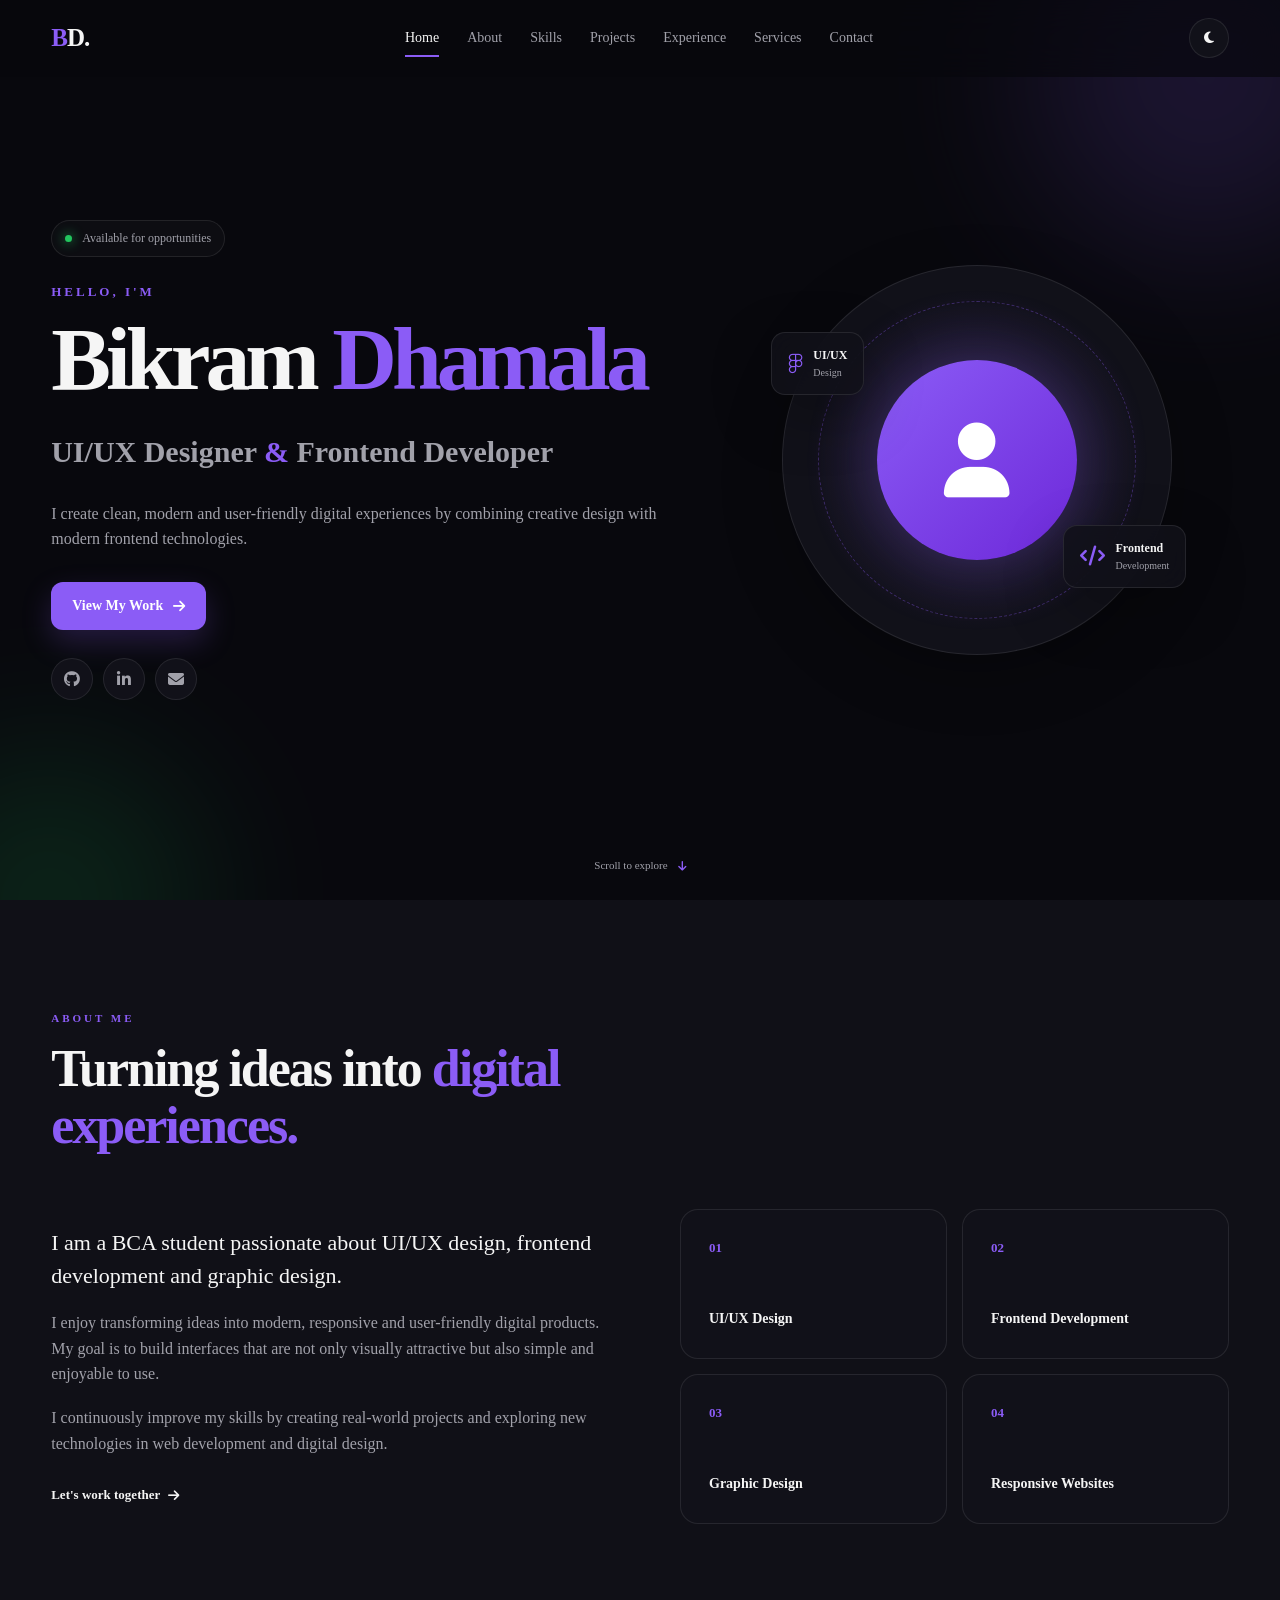
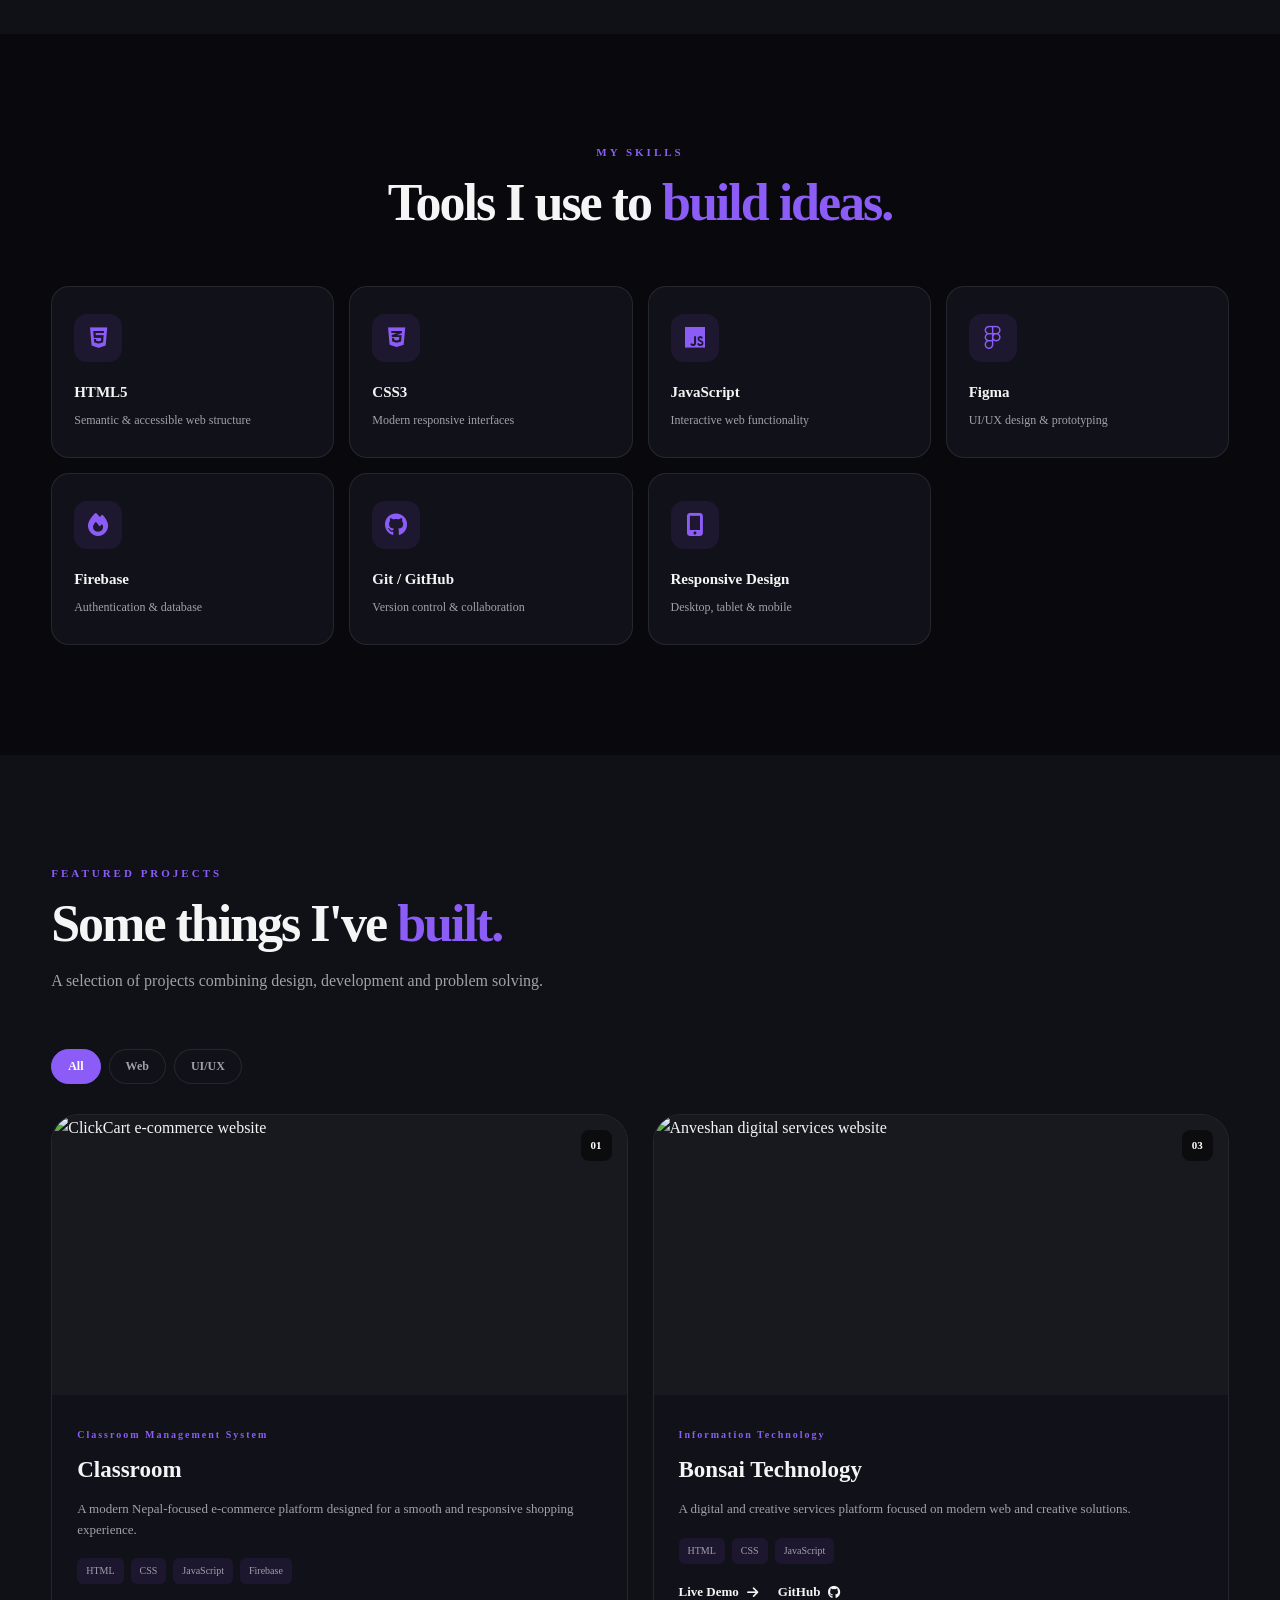
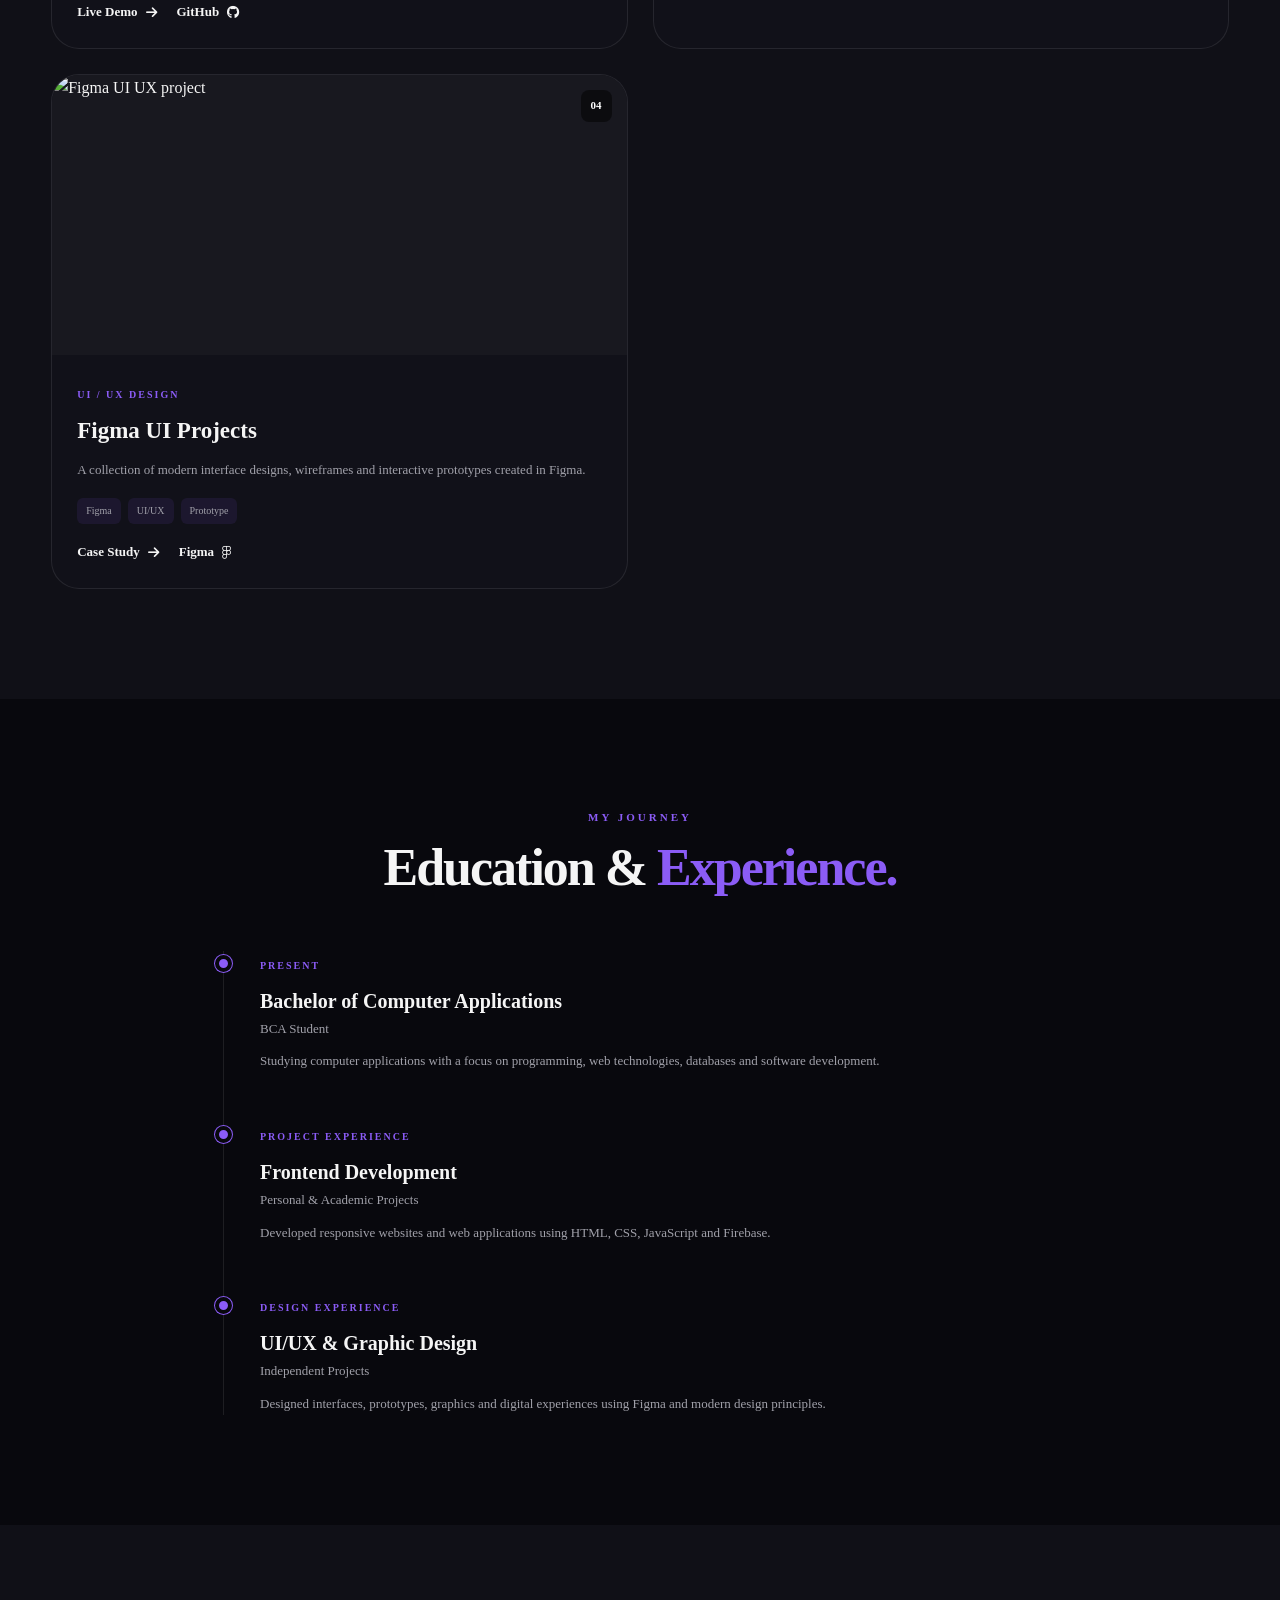
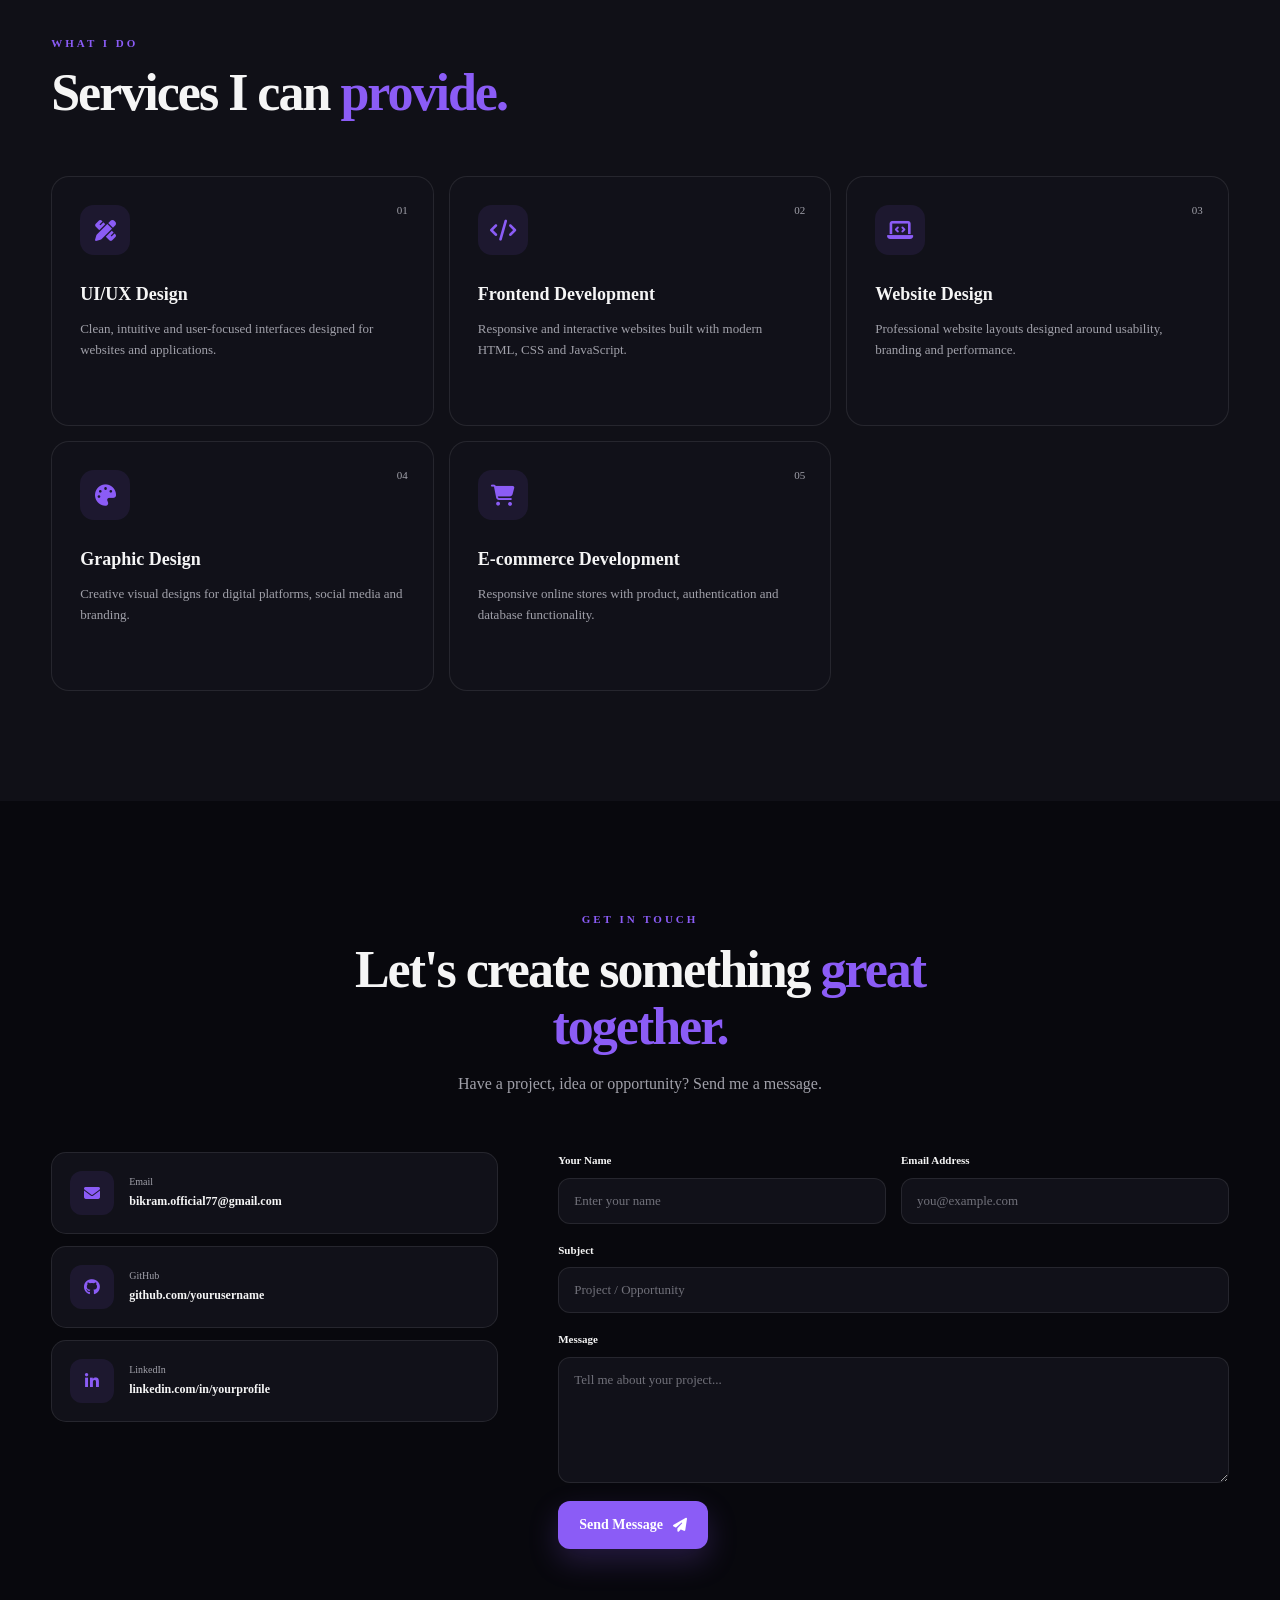
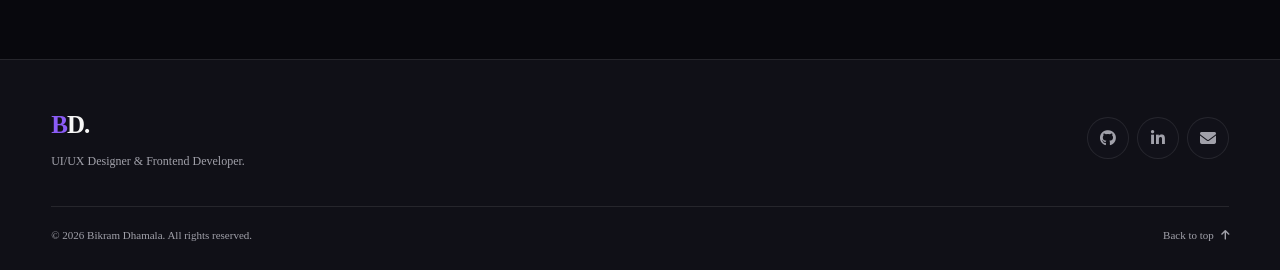
==== BikramDhamala/index.html @ 2ca8fb1e "Add files via upload" ====
<!DOCTYPE html>
<html lang="en">
<head>
    <meta charset="UTF-8">

    <meta name="viewport" content="width=device-width, initial-scale=1.0">

    <meta
        name="description"
        content="Bikram Dhamala — UI/UX Designer and Frontend Developer Portfolio"
    >

    <meta name="author" content="Bikram Dhamala">

    <title>Bikram Dhamala | UI/UX Designer & Frontend Developer</title>

    <!-- Google Font -->
    <link rel="preconnect" href="https://fonts.googleapis.com">
    <link rel="preconnect" href="https://fonts.gstatic.com" crossorigin>

    <link
        href="https://fonts.googleapis.com/css2?family=Inter:wght@400;500;600;700;800&display=swap"
        rel="stylesheet"
    >

    <!-- Font Awesome -->
    <link
        rel="stylesheet"
        href="https://cdnjs.cloudflare.com/ajax/libs/font-awesome/6.5.2/css/all.min.css"
    >

    <link rel="stylesheet" href="style.css">
</head>

<body>

    <!-- ================= HEADER ================= -->

    <header class="header" id="header">

        <nav class="navbar container">

            <a href="#home" class="logo">
                <span>B</span>D.
            </a>

            <div class="nav-menu" id="navMenu">

                <a href="#home" class="nav-link active">Home</a>
                <a href="#about" class="nav-link">About</a>
                <a href="#skills" class="nav-link">Skills</a>
                <a href="#projects" class="nav-link">Projects</a>
                <a href="#experience" class="nav-link">Experience</a>
                <a href="#services" class="nav-link">Services</a>
                <a href="#contact" class="nav-link">Contact</a>

            </div>

            <div class="nav-actions">

                <button
                    class="theme-btn"
                    id="themeBtn"
                    aria-label="Toggle theme"
                >
                    <i class="fa-solid fa-moon"></i>
                </button>

                <button
                    class="menu-btn"
                    id="menuBtn"
                    aria-label="Open menu"
                >
                    <i class="fa-solid fa-bars"></i>
                </button>

            </div>

        </nav>

    </header>


    <main>

        <!-- ================= HERO ================= -->

        <section class="hero section" id="home">

            <div class="hero-bg-circle circle-one"></div>
            <div class="hero-bg-circle circle-two"></div>

            <div class="container hero-grid">

                <div class="hero-content reveal">

                    <div class="available">
                        <span></span>
                        Available for opportunities
                    </div>

                    <p class="hero-small">
                        HELLO, I'M
                    </p>

                    <h1>
                        Bikram
                        <span>Dhamala</span>
                    </h1>

                    <h2>
                        UI/UX Designer
                        <span>&</span>
                        Frontend Developer
                    </h2>

                    <p class="hero-description">
                        I create clean, modern and user-friendly digital
                        experiences by combining creative design with
                        modern frontend technologies.
                    </p>

                    <div class="hero-buttons">

                        <a href="#projects" class="btn btn-primary">
                            View My Work
                            <i class="fa-solid fa-arrow-right"></i>
                        </a>

                    </div>

                    <div class="social-links">

                        <a
                            href="https://github.com/"
                            target="_blank"
                            aria-label="GitHub"
                        >
                            <i class="fa-brands fa-github"></i>
                        </a>

                        <a
                            href="https://www.linkedin.com/in/biksss-dhamala"
                            target="_blank"
                            aria-label="LinkedIn"
                        >
                            <i class="fa-brands fa-linkedin-in"></i>
                        </a>

                        <a
                            href="mailto:your@email.com"
                            aria-label="Email"
                        >
                            <i class="fa-solid fa-envelope"></i>
                        </a>

                    </div>

                </div>


                <div class="hero-visual reveal">

                    <div class="profile-card">

                        <div class="profile-glow"></div>

                        <div class="profile-placeholder">
                            <i class="fa-solid fa-user"></i>
                        </div>

                        <div class="floating-card card-design">
                            <i class="fa-brands fa-figma"></i>
                            <div>
                                <strong>UI/UX</strong>
                                <small>Design</small>
                            </div>
                        </div>

                        <div class="floating-card card-code">
                            <i class="fa-solid fa-code"></i>
                            <div>
                                <strong>Frontend</strong>
                                <small>Development</small>
                            </div>
                        </div>

                    </div>

                </div>

            </div>

            <div class="scroll-down">
                <span>Scroll to explore</span>
                <i class="fa-solid fa-arrow-down"></i>
            </div>

        </section>


        <!-- ================= ABOUT ================= -->

        <section class="section about" id="about">

            <div class="container">

                <div class="section-heading reveal">

                    <p class="section-label">ABOUT ME</p>

                    <h2>
                        Turning ideas into
                        <span>digital experiences.</span>
                    </h2>

                </div>

                <div class="about-grid">

                    <div class="about-text reveal">

                        <p class="lead">
                            I am a BCA student passionate about UI/UX design,
                            frontend development and graphic design.
                        </p>

                        <p>
                            I enjoy transforming ideas into modern,
                            responsive and user-friendly digital products.
                            My goal is to build interfaces that are not only
                            visually attractive but also simple and enjoyable
                            to use.
                        </p>

                        <p>
                            I continuously improve my skills by creating
                            real-world projects and exploring new technologies
                            in web development and digital design.
                        </p>

                        <div class="about-buttons">

                            <a href="#contact" class="text-link">
                                Let's work together
                                <i class="fa-solid fa-arrow-right"></i>
                            </a>

                        </div>

                    </div>


                    <div class="about-stats reveal">

                        <div class="stat-card">
                            <strong>01</strong>
                            <span>UI/UX Design</span>
                        </div>

                        <div class="stat-card">
                            <strong>02</strong>
                            <span>Frontend Development</span>
                        </div>

                        <div class="stat-card">
                            <strong>03</strong>
                            <span>Graphic Design</span>
                        </div>

                        <div class="stat-card">
                            <strong>04</strong>
                            <span>Responsive Websites</span>
                        </div>

                    </div>

                </div>

            </div>

        </section>


        <!-- ================= SKILLS ================= -->

        <section class="section skills-section" id="skills">

            <div class="container">

                <div class="section-heading center reveal">

                    <p class="section-label">MY SKILLS</p>

                    <h2>
                        Tools I use to
                        <span>build ideas.</span>
                    </h2>

                </div>

                <div class="skills-grid">

                    <div class="skill-card reveal">
                        <div class="skill-icon html">
                            <i class="fa-brands fa-html5"></i>
                        </div>
                        <h3>HTML5</h3>
                        <p>Semantic & accessible web structure</p>
                    </div>

                    <div class="skill-card reveal">
                        <div class="skill-icon css">
                            <i class="fa-brands fa-css3-alt"></i>
                        </div>
                        <h3>CSS3</h3>
                        <p>Modern responsive interfaces</p>
                    </div>

                    <div class="skill-card reveal">
                        <div class="skill-icon js">
                            <i class="fa-brands fa-js"></i>
                        </div>
                        <h3>JavaScript</h3>
                        <p>Interactive web functionality</p>
                    </div>

                    <div class="skill-card reveal">
                        <div class="skill-icon figma">
                            <i class="fa-brands fa-figma"></i>
                        </div>
                        <h3>Figma</h3>
                        <p>UI/UX design & prototyping</p>
                    </div>

                    <div class="skill-card reveal">
                        <div class="skill-icon firebase">
                            <i class="fa-solid fa-fire"></i>
                        </div>
                        <h3>Firebase</h3>
                        <p>Authentication & database</p>
                    </div>

                    <div class="skill-card reveal">
                        <div class="skill-icon git">
                            <i class="fa-brands fa-github"></i>
                        </div>
                        <h3>Git / GitHub</h3>
                        <p>Version control & collaboration</p>
                    </div>

                    <div class="skill-card reveal">
                        <div class="skill-icon responsive">
                            <i class="fa-solid fa-mobile-screen-button"></i>
                        </div>
                        <h3>Responsive Design</h3>
                        <p>Desktop, tablet & mobile</p>
                    </div>

                </div>

            </div>

        </section>


        <!-- ================= PROJECTS ================= -->

        <section class="section projects" id="projects">

            <div class="container">

                <div class="section-heading reveal">

                    <p class="section-label">FEATURED PROJECTS</p>

                    <h2>
                        Some things I've
                        <span>built.</span>
                    </h2>

                    <p>
                        A selection of projects combining design,
                        development and problem solving.
                    </p>

                </div>


                <div class="filter-buttons reveal">

                    <button class="filter-btn active" data-filter="all">
                        All
                    </button>

                    <button class="filter-btn" data-filter="web">
                        Web
                    </button>

                    <button class="filter-btn" data-filter="design">
                        UI/UX
                    </button>

                </div>


                <div class="projects-grid">


                    <!-- PROJECT 1 -->

                    <article
                        class="project-card reveal"
                        data-category="web"
                    >

                        <div class="project-image">

                            <img
                                src="assets/clickcart.jpg"
                                alt="ClickCart e-commerce website"
                            >

                            <div class="project-overlay">

                                <a
                                    href="https://classroomos.onrender.com/login?callbackUrl=%2F"
                                    aria-label="View ClickCart project"
                                >
                                    <i class="fa-solid fa-arrow-up-right-from-square"></i>
                                </a>

                            </div>

                            <span class="project-number">01</span>

                        </div>

                        <div class="project-content">

                            <span class="project-type">
                             Classroom Management System
                            </span>

                            <h3>Classroom </h3>

                            <p>
                                A modern Nepal-focused e-commerce platform
                                designed for a smooth and responsive shopping
                                experience.
                            </p>

                            <div class="tech-tags">
                                <span>HTML</span>
                                <span>CSS</span>
                                <span>JavaScript</span>
                                <span>Firebase</span>
                            </div>

                            <div class="project-links">

                                <a href="https://classroomos.onrender.com/login?callbackUrl=%2F" class="text-link">
                                    Live Demo
                                    <i class="fa-solid fa-arrow-right"></i>
                                </a>

                                <a href="#" class="text-link">
                                    GitHub
                                    <i class="fa-brands fa-github"></i>
                                </a>

                            </div>

                        </div>

                    </article>


                    <!-- PROJECT 2 -->

                   


                    <!-- PROJECT 3 -->

                    <article
                        class="project-card reveal"
                        data-category="web"
                    >

                        <div class="project-image">

                            <img
                                src="assets/anveshan.jpg"
                                alt="Anveshan digital services website"
                            >

                            <div class="project-overlay">

                                <a
                                    href="#"
                                    aria-label="View Anveshan project"
                                >
                                    <i class="fa-solid fa-arrow-up-right-from-square"></i>
                                </a>

                            </div>

                            <span class="project-number">03</span>

                        </div>

                        <div class="project-content">

                            <span class="project-type">
                                Information Technology
                            </span>

                            <h3>Bonsai Technology</h3>

                            <p>
                                A digital and creative services platform
                                focused on modern web and creative solutions.
                            </p>

                            <div class="tech-tags">
                                <span>HTML</span>
                                <span>CSS</span>
                                <span>JavaScript</span>
                            </div>

                            <div class="project-links">

                                <a href="#" class="text-link">
                                    Live Demo
                                    <i class="fa-solid fa-arrow-right"></i>
                                </a>

                                <a href="#" class="text-link">
                                    GitHub
                                    <i class="fa-brands fa-github"></i>
                                </a>

                            </div>

                        </div>

                    </article>


                    <!-- PROJECT 4 -->

                    <article
                        class="project-card reveal"
                        data-category="design"
                    >

                        <div class="project-image">

                            <img
                                src="assets/ui-project.jpg"
                                alt="Figma UI UX project"
                            >

                            <div class="project-overlay">

                                <a
                                    href="#"
                                    aria-label="View UI UX project"
                                >
                                    <i class="fa-solid fa-arrow-up-right-from-square"></i>
                                </a>

                            </div>

                            <span class="project-number">04</span>

                        </div>

                        <div class="project-content">

                            <span class="project-type">
                                UI / UX DESIGN
                            </span>

                            <h3>Figma UI Projects</h3>

                            <p>
                                A collection of modern interface designs,
                                wireframes and interactive prototypes created
                                in Figma.
                            </p>

                            <div class="tech-tags">
                                <span>Figma</span>
                                <span>UI/UX</span>
                                <span>Prototype</span>
                            </div>

                            <div class="project-links">

                                <a href="#" class="text-link">
                                    Case Study
                                    <i class="fa-solid fa-arrow-right"></i>
                                </a>

                                <a href="#" class="text-link">
                                    Figma
                                    <i class="fa-brands fa-figma"></i>
                                </a>

                            </div>

                        </div>

                    </article>

                </div>

            </div>

        </section>


        <!-- ================= EXPERIENCE ================= -->

        <section class="section experience" id="experience">

            <div class="container">

                <div class="section-heading center reveal">

                    <p class="section-label">MY JOURNEY</p>

                    <h2>
                        Education &
                        <span>Experience.</span>
                    </h2>

                </div>

                <div class="timeline">

                    <div class="timeline-item reveal">

                        <div class="timeline-dot"></div>

                        <div class="timeline-content">

                            <span class="timeline-date">
                                PRESENT
                            </span>

                            <h3>Bachelor of Computer Applications</h3>

                            <h4>BCA Student</h4>

                            <p>
                                Studying computer applications with a focus
                                on programming, web technologies, databases
                                and software development.
                            </p>

                        </div>

                    </div>


                    <div class="timeline-item reveal">

                        <div class="timeline-dot"></div>

                        <div class="timeline-content">

                            <span class="timeline-date">
                                PROJECT EXPERIENCE
                            </span>

                            <h3>Frontend Development</h3>

                            <h4>Personal & Academic Projects</h4>

                            <p>
                                Developed responsive websites and web
                                applications using HTML, CSS, JavaScript
                                and Firebase.
                            </p>

                        </div>

                    </div>


                    <div class="timeline-item reveal">

                        <div class="timeline-dot"></div>

                        <div class="timeline-content">

                            <span class="timeline-date">
                                DESIGN EXPERIENCE
                            </span>

                            <h3>UI/UX & Graphic Design</h3>

                            <h4>Independent Projects</h4>

                            <p>
                                Designed interfaces, prototypes, graphics
                                and digital experiences using Figma and
                                modern design principles.
                            </p>

                        </div>

                    </div>

                </div>

            </div>

        </section>


        <!-- ================= SERVICES ================= -->

        <section class="section services" id="services">

            <div class="container">

                <div class="section-heading reveal">

                    <p class="section-label">WHAT I DO</p>

                    <h2>
                        Services I can
                        <span>provide.</span>
                    </h2>

                </div>

                <div class="services-grid">

                    <div class="service-card reveal">

                        <div class="service-icon">
                            <i class="fa-solid fa-pen-ruler"></i>
                        </div>

                        <span>01</span>

                        <h3>UI/UX Design</h3>

                        <p>
                            Clean, intuitive and user-focused interfaces
                            designed for websites and applications.
                        </p>

                    </div>


                    <div class="service-card reveal">

                        <div class="service-icon">
                            <i class="fa-solid fa-code"></i>
                        </div>

                        <span>02</span>

                        <h3>Frontend Development</h3>

                        <p>
                            Responsive and interactive websites built with
                            modern HTML, CSS and JavaScript.
                        </p>

                    </div>


                    <div class="service-card reveal">

                        <div class="service-icon">
                            <i class="fa-solid fa-laptop-code"></i>
                        </div>

                        <span>03</span>

                        <h3>Website Design</h3>

                        <p>
                            Professional website layouts designed around
                            usability, branding and performance.
                        </p>

                    </div>


                    <div class="service-card reveal">

                        <div class="service-icon">
                            <i class="fa-solid fa-palette"></i>
                        </div>

                        <span>04</span>

                        <h3>Graphic Design</h3>

                        <p>
                            Creative visual designs for digital platforms,
                            social media and branding.
                        </p>

                    </div>


                    <div class="service-card reveal">

                        <div class="service-icon">
                            <i class="fa-solid fa-cart-shopping"></i>
                        </div>

                        <span>05</span>

                        <h3>E-commerce Development</h3>

                        <p>
                            Responsive online stores with product,
                            authentication and database functionality.
                        </p>

                    </div>

                </div>

            </div>

        </section>


       

        <!-- ================= CONTACT ================= -->

        <section class="section contact" id="contact">

            <div class="container">

                <div class="section-heading center reveal">

                    <p class="section-label">GET IN TOUCH</p>

                    <h2>
                        Let's create something
                        <span>great together.</span>
                    </h2>

                    <p>
                        Have a project, idea or opportunity?
                        Send me a message.
                    </p>

                </div>


                <div class="contact-grid">

                    <div class="contact-info reveal">

                        <a
                            href="mailto:your@email.com"
                            class="contact-item"
                        >

                            <div class="contact-icon">
                                <i class="fa-solid fa-envelope"></i>
                            </div>

                            <div>
                                <span>Email</span>
                                <strong>bikram.official77@gmail.com</strong>
                            </div>

                        </a>


                        <a
                            href="https://github.com/"
                            target="_blank"
                            class="contact-item"
                        >

                            <div class="contact-icon">
                                <i class="fa-brands fa-github"></i>
                            </div>

                            <div>
                                <span>GitHub</span>
                                <strong>github.com/yourusername</strong>
                            </div>

                        </a>


                        <a
                            href="https://www.linkedin.com/in/biksss-dhamala"
                            target="_blank"
                            class="contact-item"
                        >

                            <div class="contact-icon">
                                <i class="fa-brands fa-linkedin-in"></i>
                            </div>

                            <div>
                                <span>LinkedIn</span>
                                <strong>linkedin.com/in/yourprofile</strong>
                            </div>

                        </a>

                    </div>


                    <form class="contact-form reveal" id="contactForm">

                        <div class="input-row">

                            <div class="input-group">

                                <label for="name">
                                    Your Name
                                </label>

                                <input
                                    type="text"
                                    id="name"
                                    name="name"
                                    placeholder="Enter your name"
                                    required
                                >

                            </div>


                            <div class="input-group">

                                <label for="email">
                                    Email Address
                                </label>

                                <input
                                    type="email"
                                    id="email"
                                    name="email"
                                    placeholder="you@example.com"
                                    required
                                >

                            </div>

                        </div>


                        <div class="input-group">

                            <label for="subject">
                                Subject
                            </label>

                            <input
                                type="text"
                                id="subject"
                                name="subject"
                                placeholder="Project / Opportunity"
                                required
                            >

                        </div>


                        <div class="input-group">

                            <label for="message">
                                Message
                            </label>

                            <textarea
                                id="message"
                                name="message"
                                rows="6"
                                placeholder="Tell me about your project..."
                                required
                            ></textarea>

                        </div>


                        <button
                            type="submit"
                            class="btn btn-primary submit-btn"
                        >
                            Send Message
                            <i class="fa-solid fa-paper-plane"></i>
                        </button>

                    </form>

                </div>

            </div>

        </section>

    </main>


    <!-- ================= FOOTER ================= -->

    <footer class="footer">

        <div class="container footer-content">

            <div>

                <a href="#home" class="logo">
                    <span>B</span>D.
                </a>

                <p>
                    UI/UX Designer & Frontend Developer.
                </p>

            </div>


            <div class="footer-social">

                <a href="https://github.com/" target="_blank">
                    <i class="fa-brands fa-github"></i>
                </a>

                <a href="https://www.linkedin.com/in/biksss-dhamala" target="_blank">
                    <i class="fa-brands fa-linkedin-in"></i>
                </a>

                <a href="mailto:your@email.com">
                    <i class="fa-solid fa-envelope"></i>
                </a>

            </div>

        </div>


        <div class="container footer-bottom">

            <p>
                © <span id="year"></span> Bikram Dhamala.
                All rights reserved.
            </p>

            <a href="#home">
                Back to top
                <i class="fa-solid fa-arrow-up"></i>
            </a>

        </div>

    </footer>


    <!-- Toast -->
    <div class="toast" id="toast">
        <i class="fa-solid fa-circle-check"></i>
        <span>Message submitted successfully!</span>
    </div>


    <script src="script.js"></script>

</body>
</html>
---- BikramDhamala/style.css ----
/* =========================================================
   BIKRAM DHAMALA PORTFOLIO
   Modern CSS
========================================================= */

:root {
    --primary: #8b5cf6;
    --primary-dark: #6d28d9;
    --secondary: #22c55e;

    --bg: #08080d;
    --bg-soft: #101017;
    --card: #111119;
    --card-hover: #171720;

    --text: #f5f5f5;
    --text-soft: #a1a1aa;
    --border: rgba(255, 255, 255, 0.09);

    --white: #ffffff;

    --radius-sm: 10px;
    --radius: 18px;
    --radius-lg: 28px;

    --container: 1180px;

    --shadow:
        0 20px 60px rgba(0, 0, 0, 0.25);

    --transition: 0.3s ease;
}


/* ================= LIGHT MODE ================= */

body.light {
    --bg: #f7f7fa;
    --bg-soft: #ffffff;
    --card: #ffffff;
    --card-hover: #f2f2f7;

    --text: #18181b;
    --text-soft: #60606a;

    --border: rgba(0, 0, 0, 0.09);

    --shadow:
        0 20px 50px rgba(0, 0, 0, 0.08);
}


/* ================= RESET ================= */

* {
    margin: 0;
    padding: 0;
    box-sizing: border-box;
}

html {
    scroll-behavior: smooth;
}

body {
    font-family: "Inter", sans-serif;
    background: var(--bg);
    color: var(--text);
    line-height: 1.6;
    overflow-x: hidden;
    transition:
        background 0.3s ease,
        color 0.3s ease;
}

body,
button,
input,
textarea {
    font-family: inherit;
}

a {
    color: inherit;
    text-decoration: none;
}

button {
    border: 0;
    cursor: pointer;
}

img {
    width: 100%;
    display: block;
}

.container {
    width: min(92%, var(--container));
    margin: auto;
}

.section {
    padding: 110px 0;
    position: relative;
}


/* ================= HEADER ================= */

.header {
    position: fixed;
    top: 0;
    left: 0;
    width: 100%;
    z-index: 1000;

    background: rgba(8, 8, 13, 0.7);
    backdrop-filter: blur(18px);
    -webkit-backdrop-filter: blur(18px);

    border-bottom: 1px solid transparent;

    transition: var(--transition);
}

body.light .header {
    background: rgba(247, 247, 250, 0.75);
}

.header.scrolled {
    border-bottom-color: var(--border);
}

.navbar {
    min-height: 76px;

    display: flex;
    align-items: center;
    justify-content: space-between;
    gap: 30px;
}

.logo {
    font-size: 25px;
    font-weight: 800;
    letter-spacing: -1px;
}

.logo span {
    color: var(--primary);
}

.nav-menu {
    display: flex;
    align-items: center;
    gap: 28px;
}

.nav-link {
    color: var(--text-soft);
    font-size: 14px;
    font-weight: 500;
    position: relative;
    transition: var(--transition);
}

.nav-link:hover,
.nav-link.active {
    color: var(--text);
}

.nav-link::after {
    content: "";
    position: absolute;

    left: 0;
    bottom: -8px;

    width: 0;
    height: 2px;

    background: var(--primary);

    transition: var(--transition);
}

.nav-link:hover::after,
.nav-link.active::after {
    width: 100%;
}

.nav-actions {
    display: flex;
    align-items: center;
    gap: 10px;
}

.theme-btn,
.menu-btn {
    width: 40px;
    height: 40px;

    display: grid;
    place-items: center;

    border-radius: 50%;

    background: var(--card);
    color: var(--text);

    border: 1px solid var(--border);

    transition: var(--transition);
}

.theme-btn:hover,
.menu-btn:hover {
    color: var(--primary);
    border-color: var(--primary);
}

.menu-btn {
    display: none;
}


/* ================= HERO ================= */

.hero {
    min-height: 100vh;

    display: flex;
    align-items: center;

    padding-top: 130px;

    overflow: hidden;
}

.hero-grid {
    display: grid;
    grid-template-columns: 1.1fr 0.9fr;
    align-items: center;
    gap: 60px;
}

.hero-small {
    color: var(--primary);
    font-size: 13px;
    font-weight: 700;
    letter-spacing: 3px;
    margin-bottom: 12px;
}

.available {
    display: inline-flex;
    align-items: center;
    gap: 10px;

    padding: 8px 13px;
    margin-bottom: 25px;

    border: 1px solid var(--border);
    border-radius: 50px;

    color: var(--text-soft);
    background: rgba(255, 255, 255, 0.025);

    font-size: 12px;
}

.available span {
    width: 7px;
    height: 7px;

    border-radius: 50%;
    background: var(--secondary);

    box-shadow: 0 0 12px var(--secondary);
}

.hero h1 {
    font-size: clamp(50px, 7vw, 92px);
    line-height: 0.98;
    letter-spacing: -5px;
    font-weight: 800;
}

.hero h1 span {
    color: var(--primary);
}

.hero h2 {
    margin-top: 25px;

    font-size: clamp(20px, 3vw, 30px);
    font-weight: 600;

    color: var(--text-soft);
}

.hero h2 span {
    color: var(--primary);
}

.hero-description {
    max-width: 610px;

    margin: 25px 0;

    color: var(--text-soft);
    font-size: 16px;
}

.hero-buttons {
    display: flex;
    align-items: center;
    flex-wrap: wrap;
    gap: 13px;
    margin-top: 30px;
}


/* ================= BUTTON ================= */

.btn {
    min-height: 48px;

    display: inline-flex;
    align-items: center;
    justify-content: center;
    gap: 10px;

    padding: 0 21px;

    border-radius: 12px;

    font-size: 14px;
    font-weight: 600;

    transition: var(--transition);
}

.btn-primary {
    background: var(--primary);
    color: var(--white);

    box-shadow:
        0 12px 30px rgba(139, 92, 246, 0.22);
}

.btn-primary:hover {
    background: var(--primary-dark);
    transform: translateY(-3px);
}

.btn-outline {
    border: 1px solid var(--border);
    color: var(--text);
    background: var(--card);
}

.btn-outline:hover {
    border-color: var(--primary);
    color: var(--primary);
    transform: translateY(-3px);
}


/* ================= SOCIAL ================= */

.social-links {
    display: flex;
    gap: 10px;
    margin-top: 28px;
}

.social-links a,
.footer-social a {
    width: 42px;
    height: 42px;

    display: grid;
    place-items: center;

    border-radius: 50%;

    border: 1px solid var(--border);
    background: var(--card);

    color: var(--text-soft);

    transition: var(--transition);
}

.social-links a:hover,
.footer-social a:hover {
    color: var(--primary);
    border-color: var(--primary);
    transform: translateY(-3px);
}


/* ================= HERO VISUAL ================= */

.hero-visual {
    display: flex;
    justify-content: center;
}

.profile-card {
    width: min(390px, 100%);
    aspect-ratio: 1;

    position: relative;

    display: grid;
    place-items: center;

    border-radius: 50%;

    border: 1px solid var(--border);

    background:
        radial-gradient(
            circle at center,
            rgba(139, 92, 246, 0.2),
            transparent 62%
        ),
        var(--card);

    box-shadow: var(--shadow);
}

.profile-glow {
    position: absolute;
    inset: 35px;

    border-radius: 50%;

    border: 1px dashed rgba(139, 92, 246, 0.35);

    animation: rotate 18s linear infinite;
}

.profile-placeholder {
    width: 200px;
    height: 200px;

    border-radius: 50%;

    display: grid;
    place-items: center;

    background:
        linear-gradient(
            135deg,
            var(--primary),
            var(--primary-dark)
        );

    box-shadow:
        0 0 70px rgba(139, 92, 246, 0.3);

    font-size: 75px;
    color: white;
}

.floating-card {
    position: absolute;

    display: flex;
    align-items: center;
    gap: 10px;

    padding: 13px 16px;

    background: rgba(17, 17, 25, 0.85);

    border: 1px solid var(--border);

    border-radius: 14px;

    backdrop-filter: blur(15px);

    box-shadow: var(--shadow);
}

body.light .floating-card {
    background: rgba(255, 255, 255, 0.85);
}

.floating-card i {
    font-size: 20px;
    color: var(--primary);
}

.floating-card strong,
.floating-card small {
    display: block;
}

.floating-card strong {
    font-size: 12px;
}

.floating-card small {
    color: var(--text-soft);
    font-size: 10px;
}

.card-design {
    top: 17%;
    left: -12px;

    animation: float 4s ease-in-out infinite;
}

.card-code {
    bottom: 17%;
    right: -15px;

    animation: float 4s ease-in-out 1s infinite;
}

.scroll-down {
    position: absolute;
    bottom: 25px;
    left: 50%;

    transform: translateX(-50%);

    display: flex;
    align-items: center;
    gap: 10px;

    color: var(--text-soft);
    font-size: 11px;

    white-space: nowrap;
}

.scroll-down i {
    color: var(--primary);
}


/* ================= BACKGROUND ================= */

.hero-bg-circle {
    position: absolute;

    border-radius: 50%;

    filter: blur(80px);

    pointer-events: none;

    opacity: 0.15;
}

.circle-one {
    width: 350px;
    height: 350px;

    background: var(--primary);

    top: -100px;
    right: -100px;
}

.circle-two {
    width: 300px;
    height: 300px;

    background: #22c55e;

    bottom: -150px;
    left: -100px;
}


/* ================= SECTION HEADING ================= */

.section-heading {
    max-width: 720px;
    margin-bottom: 55px;
}

.section-heading.center {
    text-align: center;
    margin-left: auto;
    margin-right: auto;
}

.section-label {
    color: var(--primary);

    font-size: 11px;
    font-weight: 700;

    letter-spacing: 3px;

    margin-bottom: 12px;
}

.section-heading h2 {
    font-size: clamp(32px, 5vw, 52px);

    line-height: 1.1;

    letter-spacing: -2px;
}

.section-heading h2 span {
    color: var(--primary);
}

.section-heading > p:last-child {
    margin-top: 16px;
    color: var(--text-soft);
}


/* ================= ABOUT ================= */

.about {
    background: var(--bg-soft);
}

.about-grid {
    display: grid;
    grid-template-columns: 1fr 1fr;
    gap: 80px;
    align-items: center;
}

.about-text p {
    color: var(--text-soft);
    margin-bottom: 18px;
}

.about-text .lead {
    font-size: 22px;
    line-height: 1.5;
    color: var(--text);
}

.text-link {
    display: inline-flex;
    align-items: center;
    gap: 8px;

    color: var(--text);

    font-size: 13px;
    font-weight: 600;

    transition: var(--transition);
}

.text-link:hover {
    color: var(--primary);
    gap: 13px;
}

.about-buttons {
    margin-top: 25px;
}

.about-stats {
    display: grid;
    grid-template-columns: 1fr 1fr;
    gap: 15px;
}

.stat-card {
    padding: 28px;

    min-height: 150px;

    display: flex;
    flex-direction: column;
    justify-content: space-between;

    border: 1px solid var(--border);
    border-radius: var(--radius);

    background: var(--card);

    transition: var(--transition);
}

.stat-card:hover {
    transform: translateY(-5px);
    border-color: rgba(139, 92, 246, 0.4);
}

.stat-card strong {
    color: var(--primary);
    font-size: 13px;
}

.stat-card span {
    font-size: 14px;
    font-weight: 600;
}


/* ================= SKILLS ================= */

.skills-grid {
    display: grid;

    grid-template-columns:
        repeat(4, 1fr);

    gap: 15px;
}

.skill-card {
    padding: 27px 22px;

    border: 1px solid var(--border);
    border-radius: var(--radius);

    background: var(--card);

    transition: var(--transition);
}

.skill-card:hover {
    transform: translateY(-7px);
    background: var(--card-hover);
    border-color: rgba(139, 92, 246, 0.4);
}

.skill-icon {
    width: 48px;
    height: 48px;

    display: grid;
    place-items: center;

    margin-bottom: 18px;

    border-radius: 13px;

    background: rgba(139, 92, 246, 0.1);

    color: var(--primary);

    font-size: 23px;
}

.skill-card h3 {
    font-size: 15px;
    margin-bottom: 7px;
}

.skill-card p {
    color: var(--text-soft);
    font-size: 12px;
}


/* ================= PROJECTS ================= */

.projects {
    background: var(--bg-soft);
}

.filter-buttons {
    display: flex;
    flex-wrap: wrap;
    gap: 8px;

    margin-bottom: 30px;
}

.filter-btn {
    padding: 9px 16px;

    background: var(--card);

    border: 1px solid var(--border);
    border-radius: 50px;

    color: var(--text-soft);

    font-size: 12px;
    font-weight: 600;

    transition: var(--transition);
}

.filter-btn:hover,
.filter-btn.active {
    background: var(--primary);
    border-color: var(--primary);
    color: white;
}

.projects-grid {
    display: grid;
    grid-template-columns: repeat(2, 1fr);
    gap: 25px;
}

.project-card {
    overflow: hidden;

    border: 1px solid var(--border);
    border-radius: var(--radius-lg);

    background: var(--card);

    transition: var(--transition);
}

.project-card:hover {
    transform: translateY(-7px);
    border-color: rgba(139, 92, 246, 0.35);
    box-shadow: var(--shadow);
}

.project-card.hide {
    display: none;
}

.project-image {
    height: 280px;
    position: relative;
    overflow: hidden;

    background: #18181f;
}

.project-image img {
    width: 100%;
    height: 100%;

    object-fit: cover;

    transition: 0.6s ease;
}

.project-card:hover .project-image img {
    transform: scale(1.06);
}

.project-overlay {
    position: absolute;
    inset: 0;

    display: grid;
    place-items: center;

    background: rgba(8, 8, 13, 0.55);

    opacity: 0;

    transition: var(--transition);
}

.project-card:hover .project-overlay {
    opacity: 1;
}

.project-overlay a {
    width: 48px;
    height: 48px;

    display: grid;
    place-items: center;

    border-radius: 50%;

    background: var(--primary);
    color: white;

    transform: translateY(15px);

    transition: var(--transition);
}

.project-card:hover .project-overlay a {
    transform: translateY(0);
}

.project-number {
    position: absolute;

    top: 15px;
    right: 15px;

    padding: 7px 10px;

    border-radius: 8px;

    background: rgba(0, 0, 0, 0.5);

    color: white;

    font-size: 11px;
    font-weight: 700;
}

.project-content {
    padding: 25px;
}

.project-type {
    color: var(--primary);

    font-size: 10px;
    font-weight: 700;

    letter-spacing: 2px;
}

.project-content h3 {
    font-size: 23px;
    margin: 7px 0 10px;
}

.project-content p {
    color: var(--text-soft);
    font-size: 13px;
}

.tech-tags {
    display: flex;
    flex-wrap: wrap;
    gap: 7px;

    margin: 18px 0;
}

.tech-tags span {
    padding: 5px 9px;

    border-radius: 6px;

    background: rgba(139, 92, 246, 0.09);

    color: var(--text-soft);

    font-size: 10px;
}

.project-links {
    display: flex;
    flex-wrap: wrap;
    gap: 20px;
}


/* ================= TIMELINE ================= */

.timeline {
    max-width: 850px;
    margin: auto;

    position: relative;
}

.timeline::before {
    content: "";

    position: absolute;

    left: 8px;
    top: 0;
    bottom: 0;

    width: 1px;

    background: var(--border);
}

.timeline-item {
    position: relative;

    padding-left: 45px;
    padding-bottom: 50px;
}

.timeline-item:last-child {
    padding-bottom: 0;
}

.timeline-dot {
    position: absolute;

    left: 0;
    top: 4px;

    width: 17px;
    height: 17px;

    border-radius: 50%;

    background: var(--primary);

    border: 4px solid var(--bg);

    box-shadow: 0 0 0 1px var(--primary);
}

.timeline-date {
    color: var(--primary);

    font-size: 10px;
    font-weight: 700;

    letter-spacing: 2px;
}

.timeline-content h3 {
    margin: 8px 0 2px;

    font-size: 20px;
}

.timeline-content h4 {
    color: var(--text-soft);

    font-size: 13px;
    font-weight: 500;

    margin-bottom: 12px;
}

.timeline-content p {
    color: var(--text-soft);

    font-size: 13px;
    max-width: 650px;
}


/* ================= SERVICES ================= */

.services {
    background: var(--bg-soft);
}

.services-grid {
    display: grid;
    grid-template-columns: repeat(3, 1fr);
    gap: 15px;
}

.service-card {
    min-height: 250px;

    position: relative;

    padding: 28px;

    border: 1px solid var(--border);
    border-radius: var(--radius);

    background: var(--card);

    transition: var(--transition);
}

.service-card:hover {
    transform: translateY(-7px);
    border-color: rgba(139, 92, 246, 0.4);
}

.service-card > span {
    position: absolute;

    right: 25px;
    top: 25px;

    color: var(--text-soft);

    font-size: 11px;
}

.service-icon {
    width: 50px;
    height: 50px;

    display: grid;
    place-items: center;

    margin-bottom: 25px;

    border-radius: 14px;

    background: rgba(139, 92, 246, 0.1);

    color: var(--primary);

    font-size: 21px;
}

.service-card h3 {
    font-size: 18px;
    margin-bottom: 10px;
}

.service-card p {
    color: var(--text-soft);
    font-size: 13px;
}


/* ================= RESUME ================= */

.resume-box {
    display: flex;
    align-items: center;
    justify-content: space-between;
    gap: 30px;

    padding: 45px;

    border: 1px solid rgba(139, 92, 246, 0.25);
    border-radius: var(--radius-lg);

    background:
        radial-gradient(
            circle at 80% 20%,
            rgba(139, 92, 246, 0.14),
            transparent 35%
        ),
        var(--card);
}

.resume-box h2 {
    font-size: clamp(27px, 4vw, 40px);
    letter-spacing: -1.5px;
}

.resume-box h2 span {
    color: var(--primary);
}

.resume-box p:last-child {
    color: var(--text-soft);
    margin-top: 10px;
}


/* ================= CONTACT ================= */

.contact-grid {
    display: grid;
    grid-template-columns: 0.8fr 1.2fr;
    gap: 60px;

    align-items: start;
}

.contact-info {
    display: grid;
    gap: 12px;
}

.contact-item {
    display: flex;
    align-items: center;
    gap: 15px;

    padding: 18px;

    border: 1px solid var(--border);
    border-radius: 15px;

    background: var(--card);

    transition: var(--transition);
}

.contact-item:hover {
    border-color: rgba(139, 92, 246, 0.4);
    transform: translateX(5px);
}

.contact-icon {
    width: 44px;
    height: 44px;

    flex-shrink: 0;

    display: grid;
    place-items: center;

    border-radius: 12px;

    background: rgba(139, 92, 246, 0.1);
    color: var(--primary);
}

.contact-item span,
.contact-item strong {
    display: block;
}

.contact-item span {
    color: var(--text-soft);
    font-size: 10px;
    margin-bottom: 2px;
}

.contact-item strong {
    font-size: 12px;
    font-weight: 600;
}

.contact-form {
    display: grid;
    gap: 18px;
}

.input-row {
    display: grid;
    grid-template-columns: 1fr 1fr;
    gap: 15px;
}

.input-group {
    display: grid;
    gap: 8px;
}

.input-group label {
    font-size: 11px;
    font-weight: 600;
}

.input-group input,
.input-group textarea {
    width: 100%;

    padding: 14px 15px;

    border: 1px solid var(--border);
    border-radius: 12px;

    outline: none;

    background: var(--card);
    color: var(--text);

    font-size: 13px;

    transition: var(--transition);

    resize: vertical;
}

.input-group input::placeholder,
.input-group textarea::placeholder {
    color: #71717a;
}

.input-group input:focus,
.input-group textarea:focus {
    border-color: var(--primary);

    box-shadow:
        0 0 0 3px rgba(139, 92, 246, 0.1);
}

.submit-btn {
    width: fit-content;
}


/* ================= FOOTER ================= */

.footer {
    border-top: 1px solid var(--border);
    padding: 45px 0 25px;

    background: var(--bg-soft);
}

.footer-content {
    display: flex;
    justify-content: space-between;
    align-items: center;
}

.footer-content p {
    color: var(--text-soft);
    font-size: 12px;
    margin-top: 7px;
}

.footer-social {
    display: flex;
    gap: 8px;
}

.footer-bottom {
    margin-top: 35px;
    padding-top: 20px;

    border-top: 1px solid var(--border);

    display: flex;
    align-items: center;
    justify-content: space-between;

    color: var(--text-soft);

    font-size: 11px;
}

.footer-bottom a {
    display: flex;
    align-items: center;
    gap: 7px;

    transition: var(--transition);
}

.footer-bottom a:hover {
    color: var(--primary);
}


/* ================= TOAST ================= */

.toast {
    position: fixed;

    right: 25px;
    bottom: 25px;

    display: flex;
    align-items: center;
    gap: 10px;

    padding: 14px 18px;

    border: 1px solid var(--border);
    border-radius: 12px;

    background: var(--card);

    box-shadow: var(--shadow);

    color: var(--text);

    font-size: 12px;

    transform: translateY(120px);
    opacity: 0;

    transition: 0.4s ease;

    z-index: 2000;
}

.toast.show {
    transform: translateY(0);
    opacity: 1;
}

.toast i {
    color: var(--secondary);
}


/* ================= ANIMATIONS ================= */

@keyframes float {

    0%,
    100% {
        transform: translateY(0);
    }

    50% {
        transform: translateY(-10px);
    }
}

@keyframes rotate {
    from {
        transform: rotate(0);
    }

    to {
        transform: rotate(360deg);
    }
}

.reveal {
    opacity: 0;
    transform: translateY(30px);

    transition:
        opacity 0.7s ease,
        transform 0.7s ease;
}

.reveal.show {
    opacity: 1;
    transform: translateY(0);
}


/* ================= RESPONSIVE ================= */

@media (max-width: 1000px) {

    .nav-menu {
        gap: 17px;
    }

    .hero-grid {
        gap: 30px;
    }

    .skills-grid {
        grid-template-columns: repeat(3, 1fr);
    }

    .services-grid {
        grid-template-columns: repeat(2, 1fr);
    }

}


@media (max-width: 800px) {

    .section {
        padding: 80px 0;
    }

    .menu-btn {
        display: grid;
    }

    .nav-menu {
        position: absolute;

        top: 76px;
        left: 4%;
        right: 4%;

        padding: 18px;

        display: flex;
        flex-direction: column;
        align-items: stretch;

        gap: 4px;

        border: 1px solid var(--border);
        border-radius: 18px;

        background: var(--card);

        box-shadow: var(--shadow);

        opacity: 0;
        visibility: hidden;

        transform: translateY(-10px);

        transition: var(--transition);
    }

    .nav-menu.open {
        opacity: 1;
        visibility: visible;
        transform: translateY(0);
    }

    .nav-link {
        padding: 12px;
        border-radius: 8px;
    }

    .nav-link:hover {
        background: var(--card-hover);
    }

    .nav-link::after {
        display: none;
    }

    .hero {
        min-height: auto;
        padding-top: 130px;
        padding-bottom: 90px;
    }

    .hero-grid {
        grid-template-columns: 1fr;
    }

    .hero-content {
        text-align: center;
    }

    .hero-description {
        margin-left: auto;
        margin-right: auto;
    }

    .hero-buttons,
    .social-links {
        justify-content: center;
    }

    .hero-visual {
        margin-top: 30px;
    }

    .profile-card {
        width: 300px;
    }

    .profile-placeholder {
        width: 150px;
        height: 150px;
        font-size: 55px;
    }

    .about-grid {
        grid-template-columns: 1fr;
        gap: 40px;
    }

    .projects-grid {
        grid-template-columns: 1fr;
    }

    .contact-grid {
        grid-template-columns: 1fr;
    }

}


@media (max-width: 600px) {

    .hero h1 {
        letter-spacing: -3px;
    }

    .available {
        font-size: 10px;
    }

    .section-heading {
        margin-bottom: 40px;
    }

    .skills-grid {
        grid-template-columns: 1fr 1fr;
    }

    .services-grid {
        grid-template-columns: 1fr;
    }

    .about-stats {
        grid-template-columns: 1fr;
    }

    .input-row {
        grid-template-columns: 1fr;
    }

    .resume-box {
        flex-direction: column;
        align-items: flex-start;
        padding: 30px;
    }

    .footer-content,
    .footer-bottom {
        flex-direction: column;
        align-items: flex-start;
        gap: 20px;
    }

    .project-image {
        height: 220px;
    }

}


@media (max-width: 400px) {

    .skills-grid {
        grid-template-columns: 1fr;
    }

    .hero-buttons .btn {
        width: 100%;
    }

    .profile-card {
        width: 260px;
    }

    .card-design {
        left: -5px;
    }

    .card-code {
        right: -5px;
    }

}
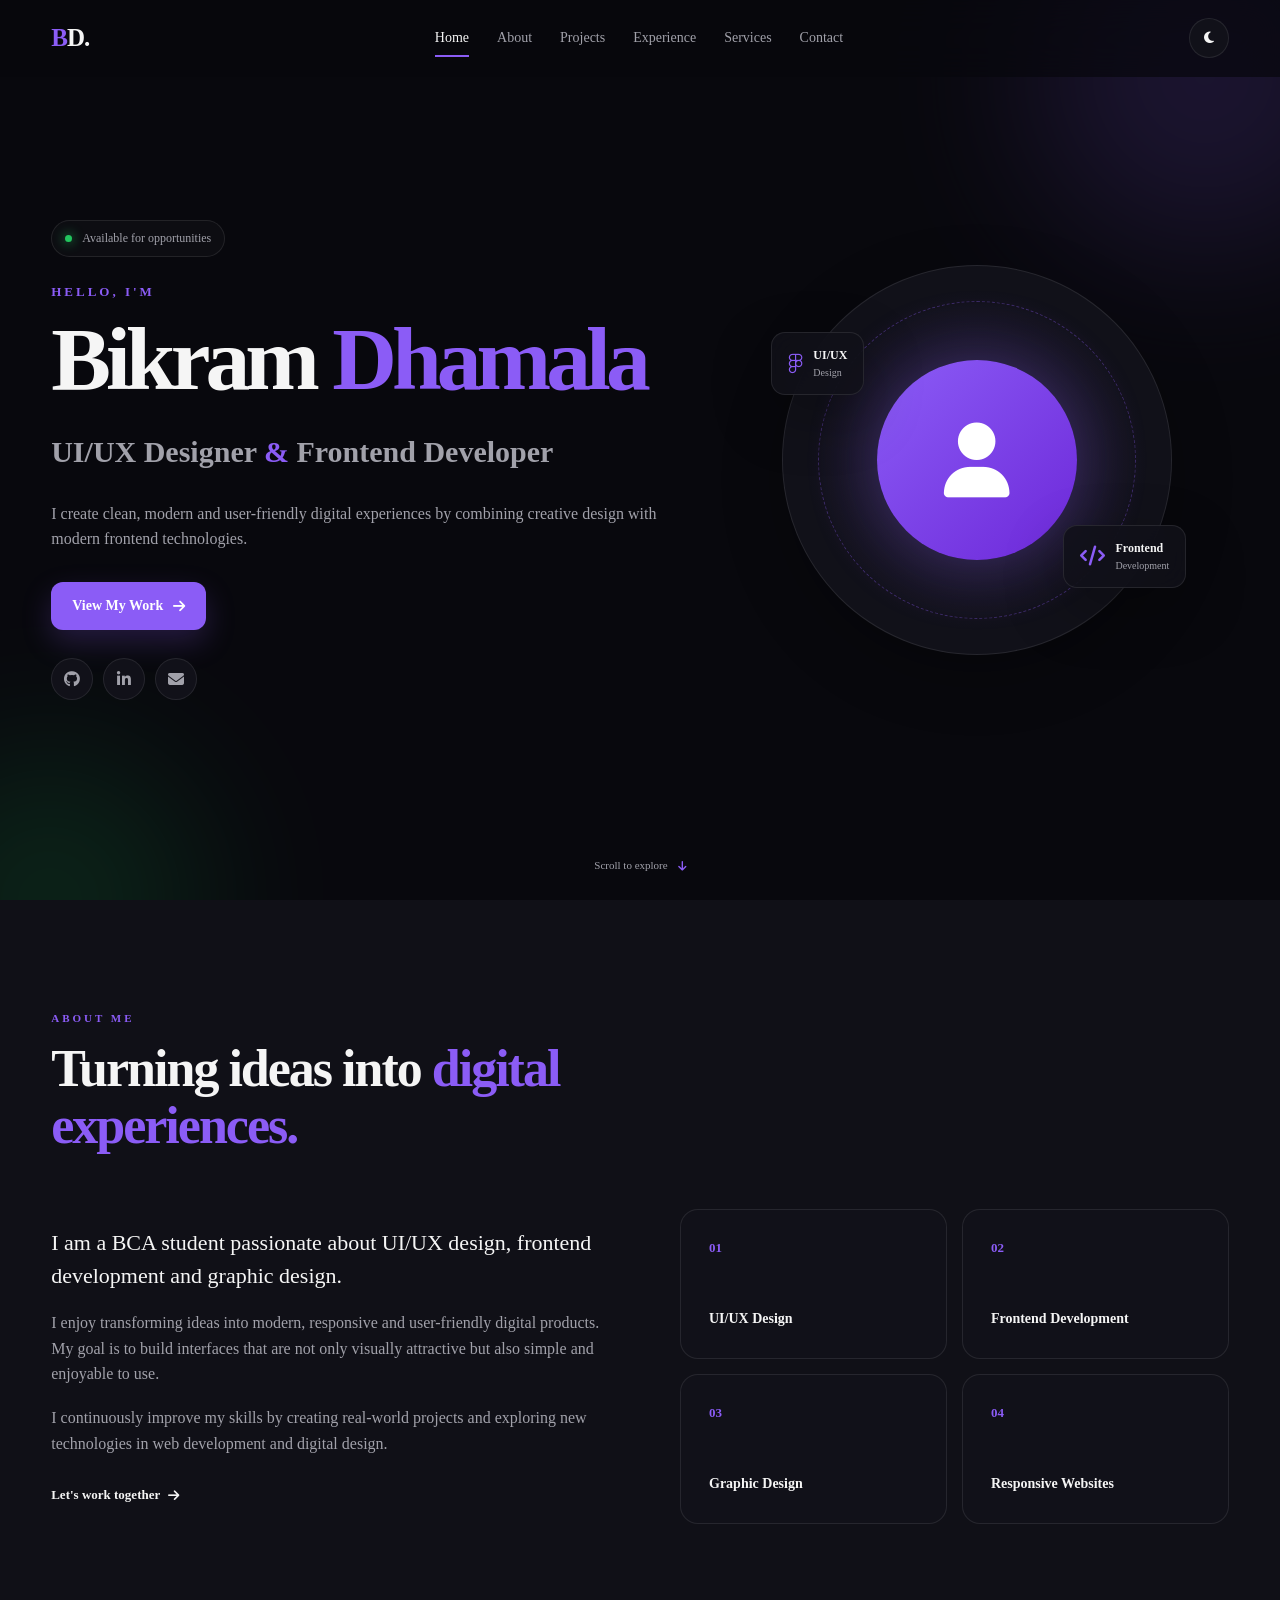
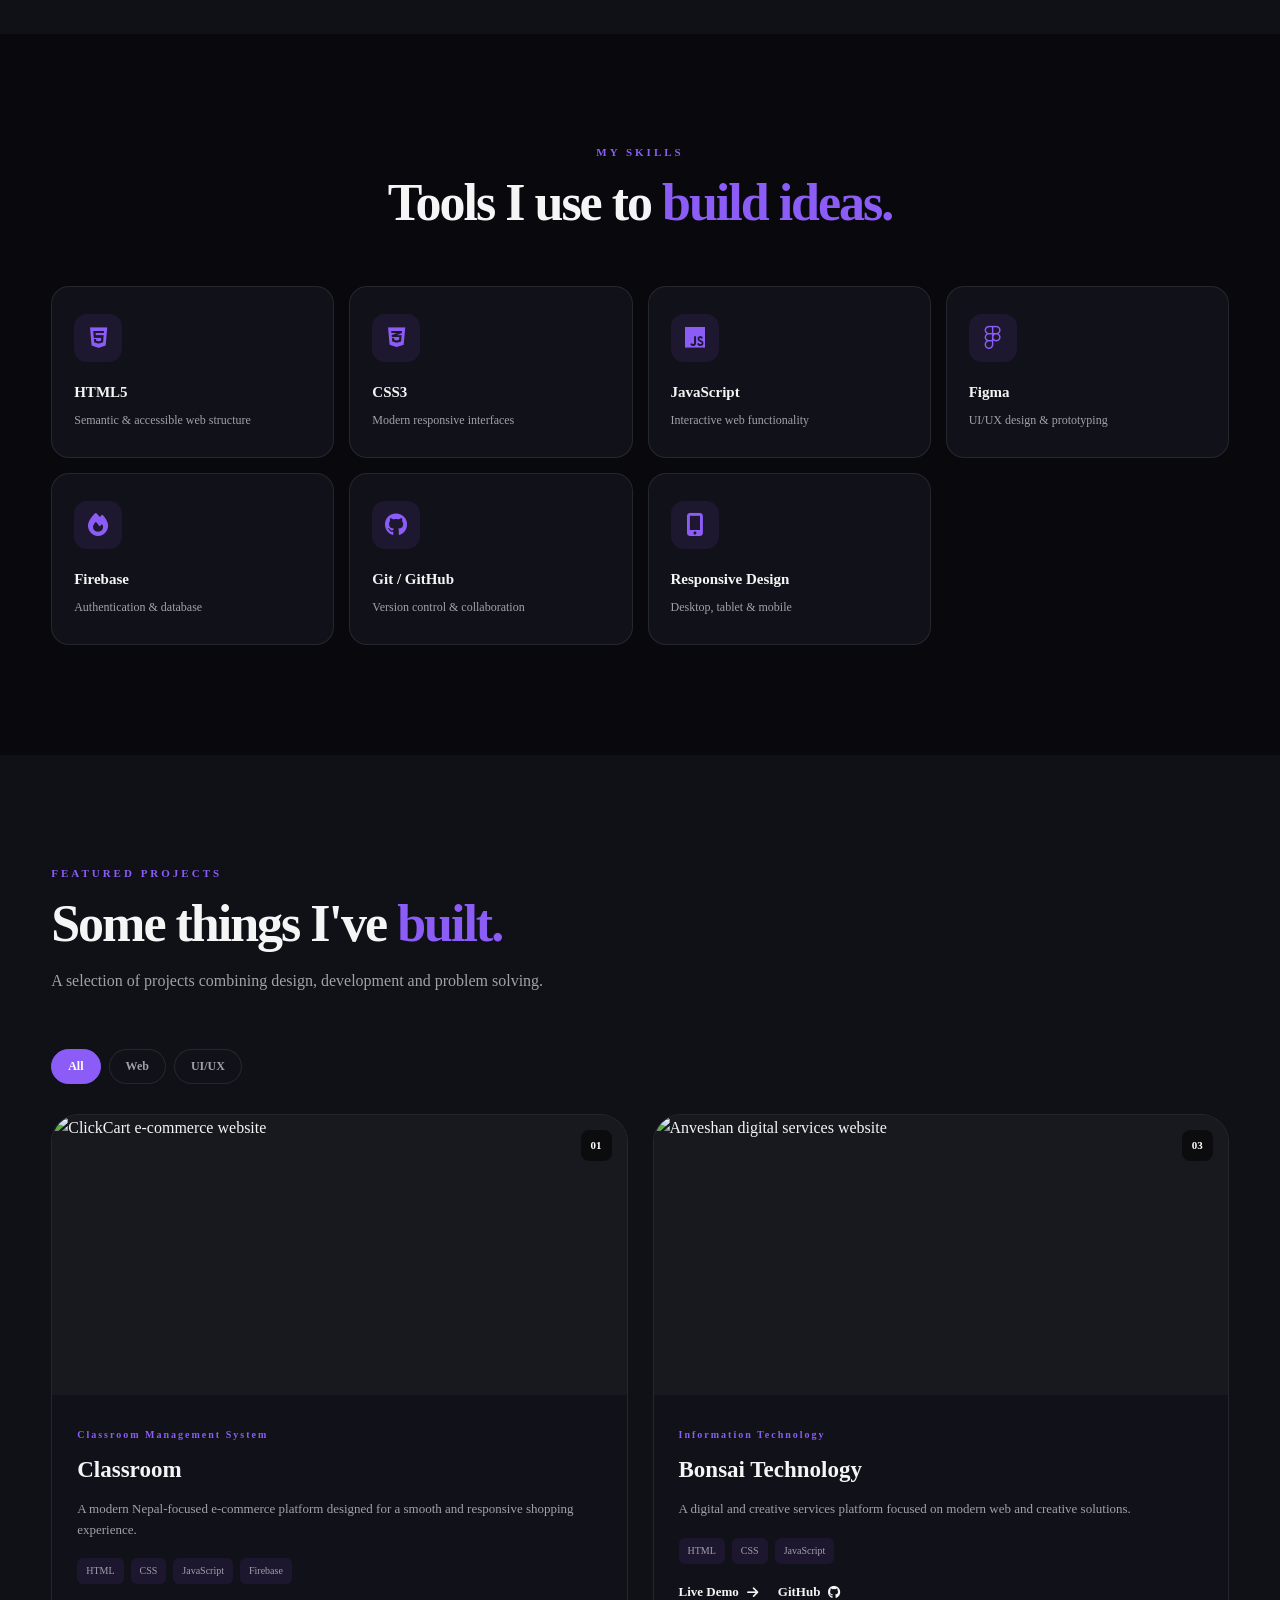
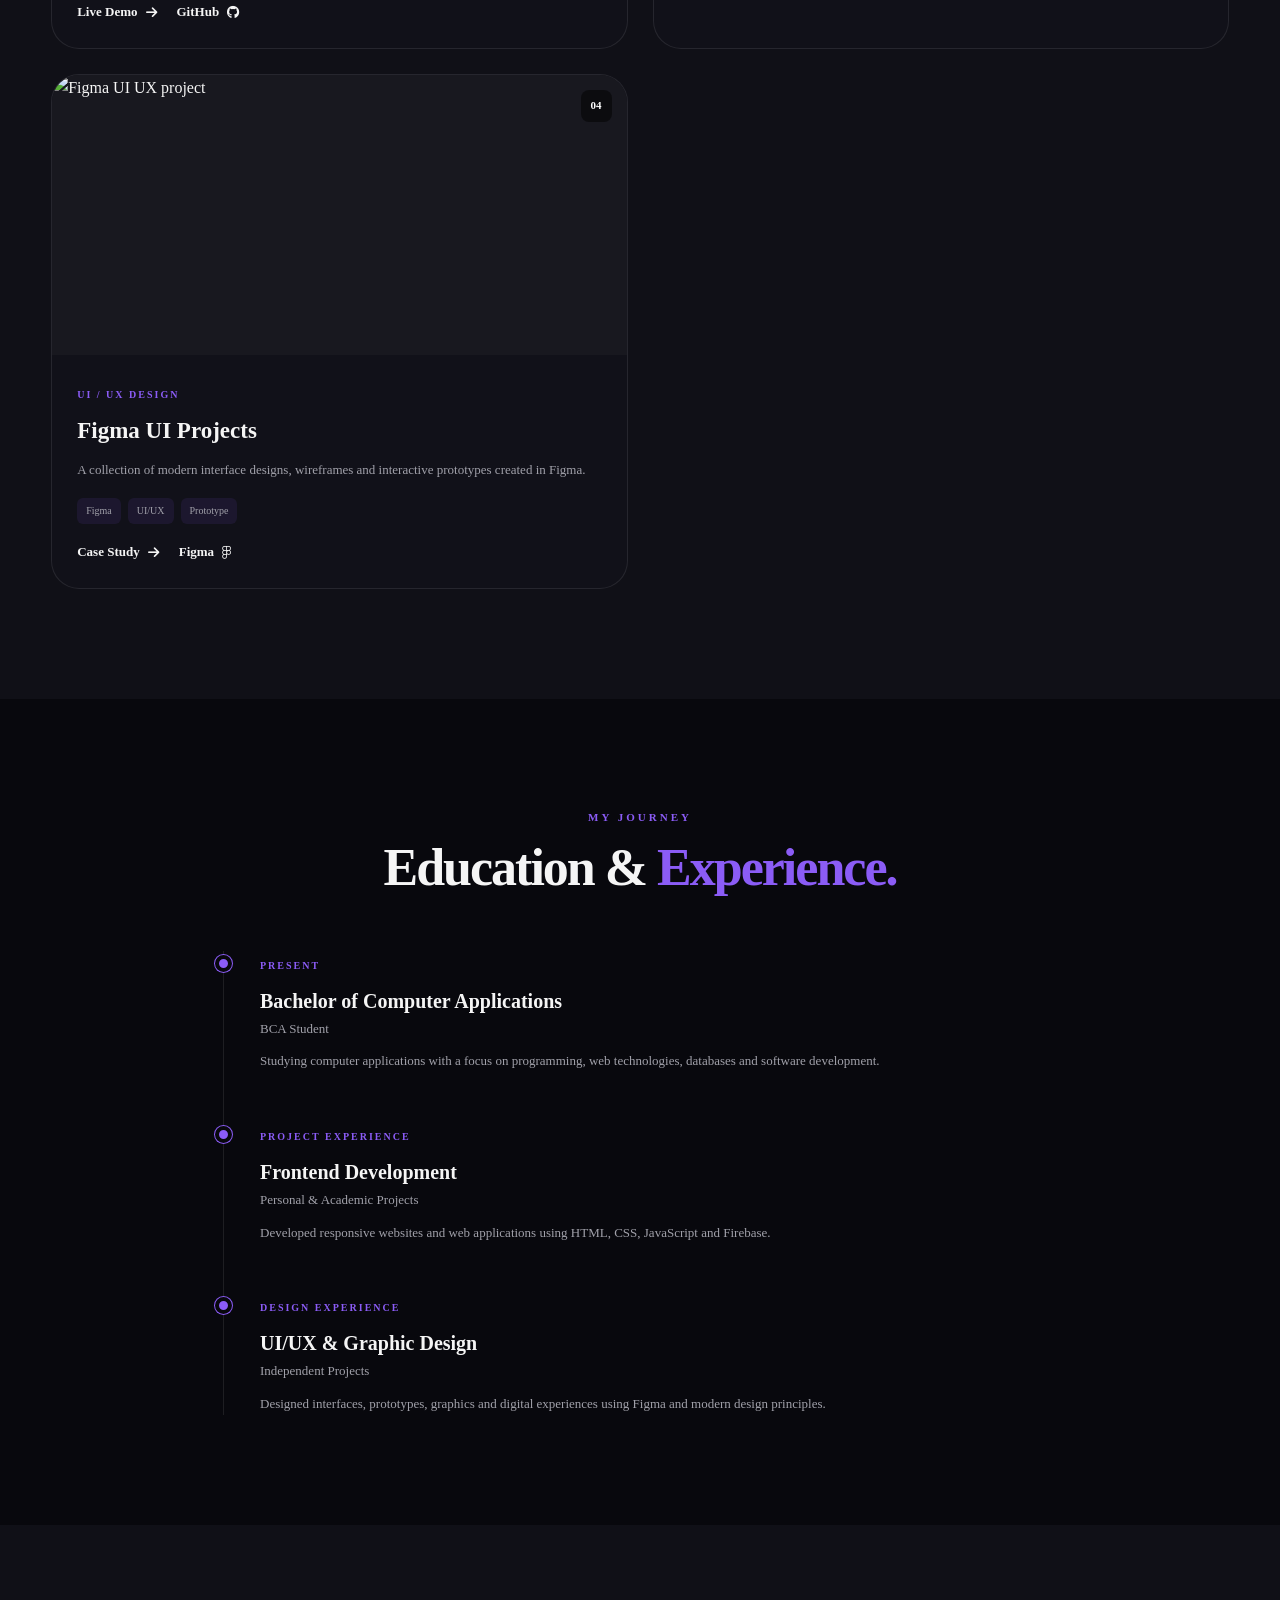
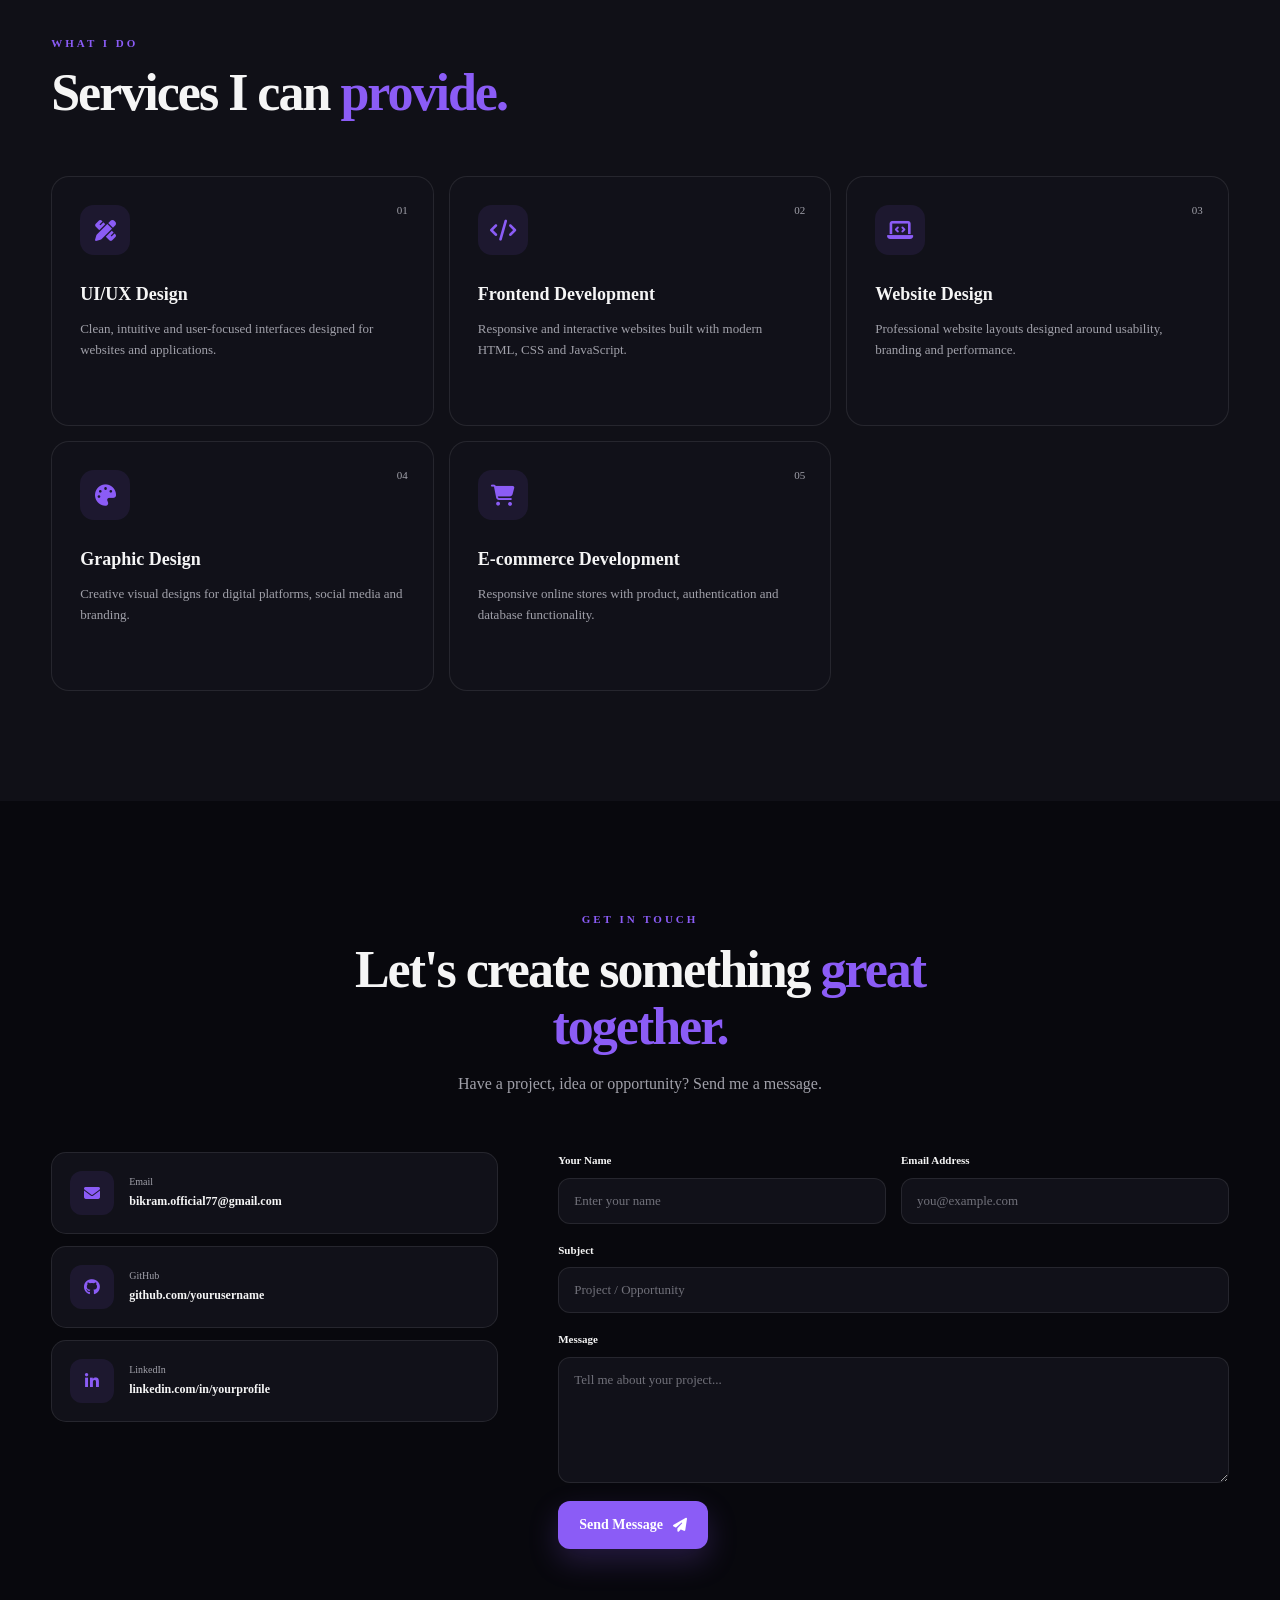
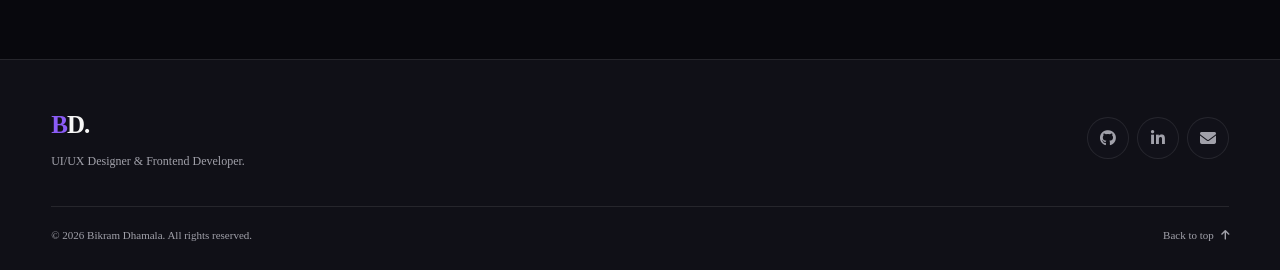
==== commit ad30aa0d: "Add files via upload" ====
--- a/BikramDhamala/index.html
+++ b/BikramDhamala/index.html
@@ -48,7 +48,6 @@
 
                 <a href="#home" class="nav-link active">Home</a>
                 <a href="#about" class="nav-link">About</a>
-                <a href="#skills" class="nav-link">Skills</a>
                 <a href="#projects" class="nav-link">Projects</a>
                 <a href="#experience" class="nav-link">Experience</a>
                 <a href="#services" class="nav-link">Services</a>
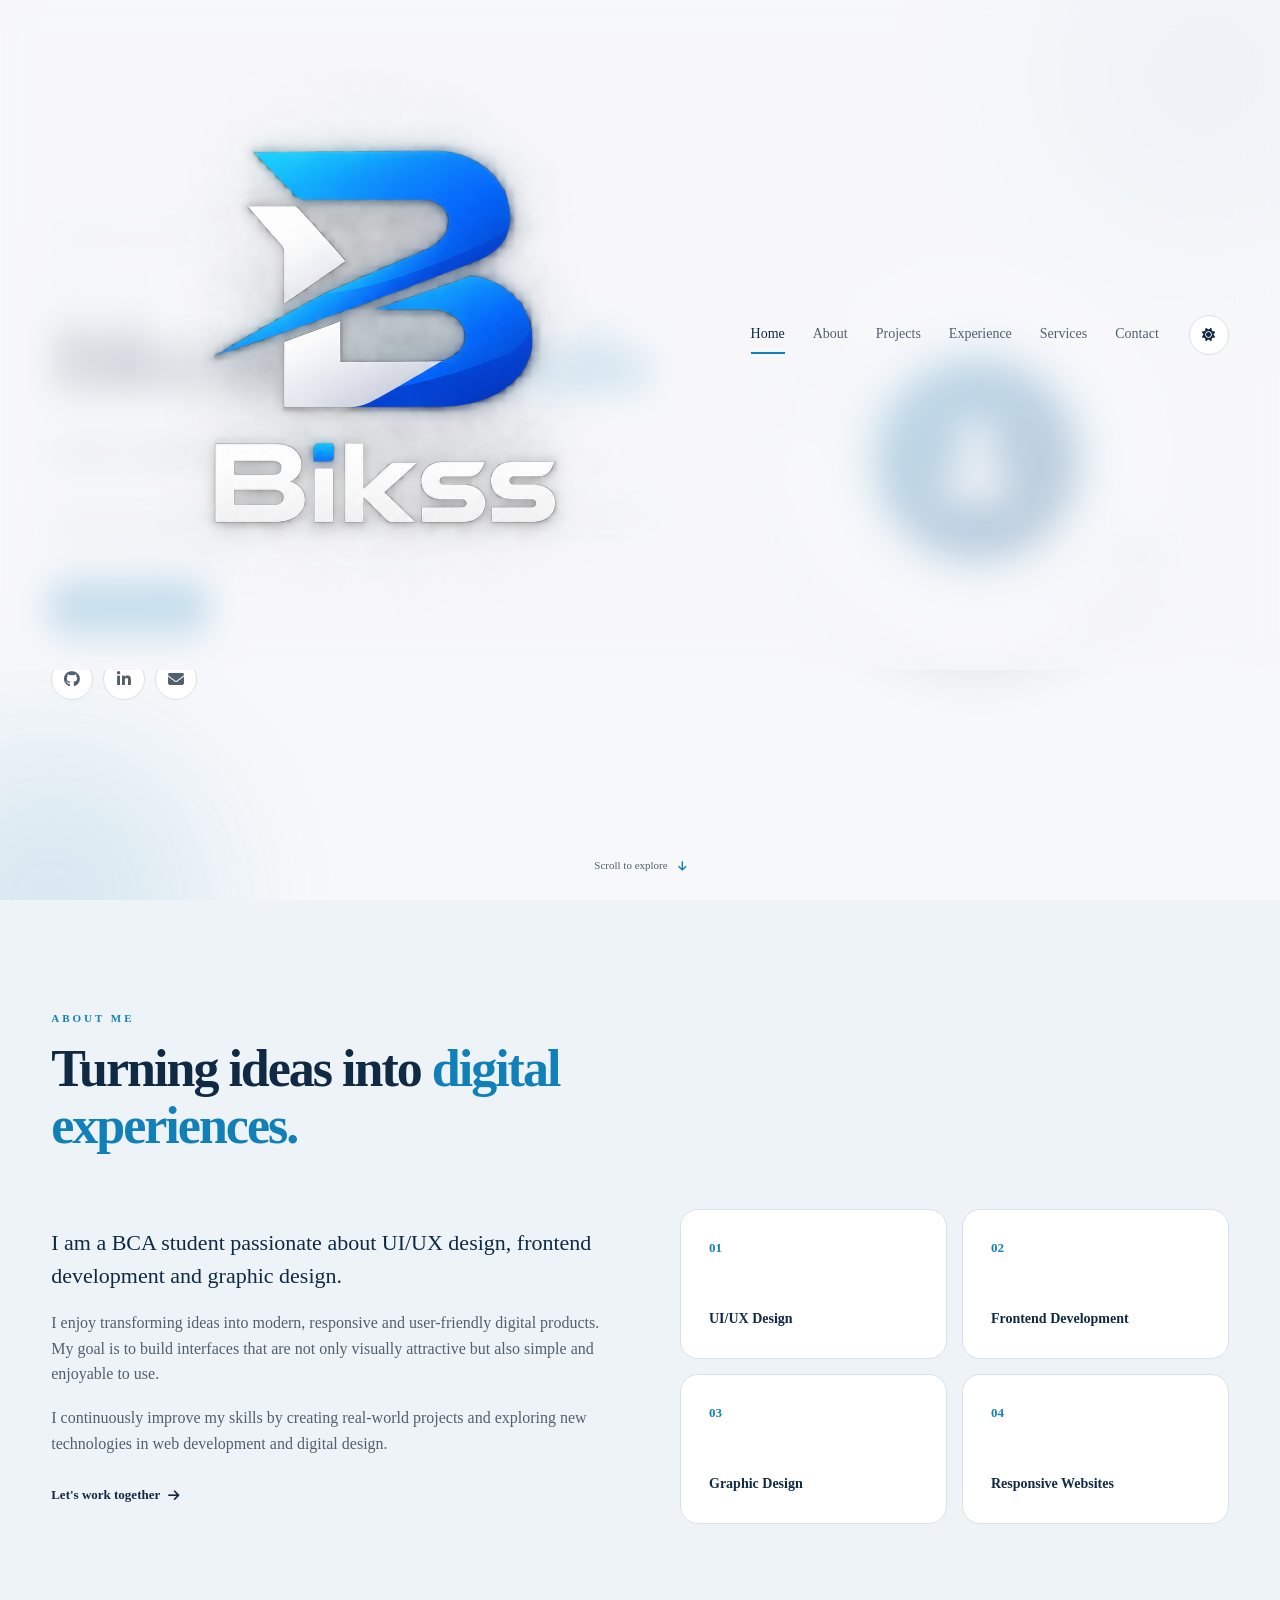
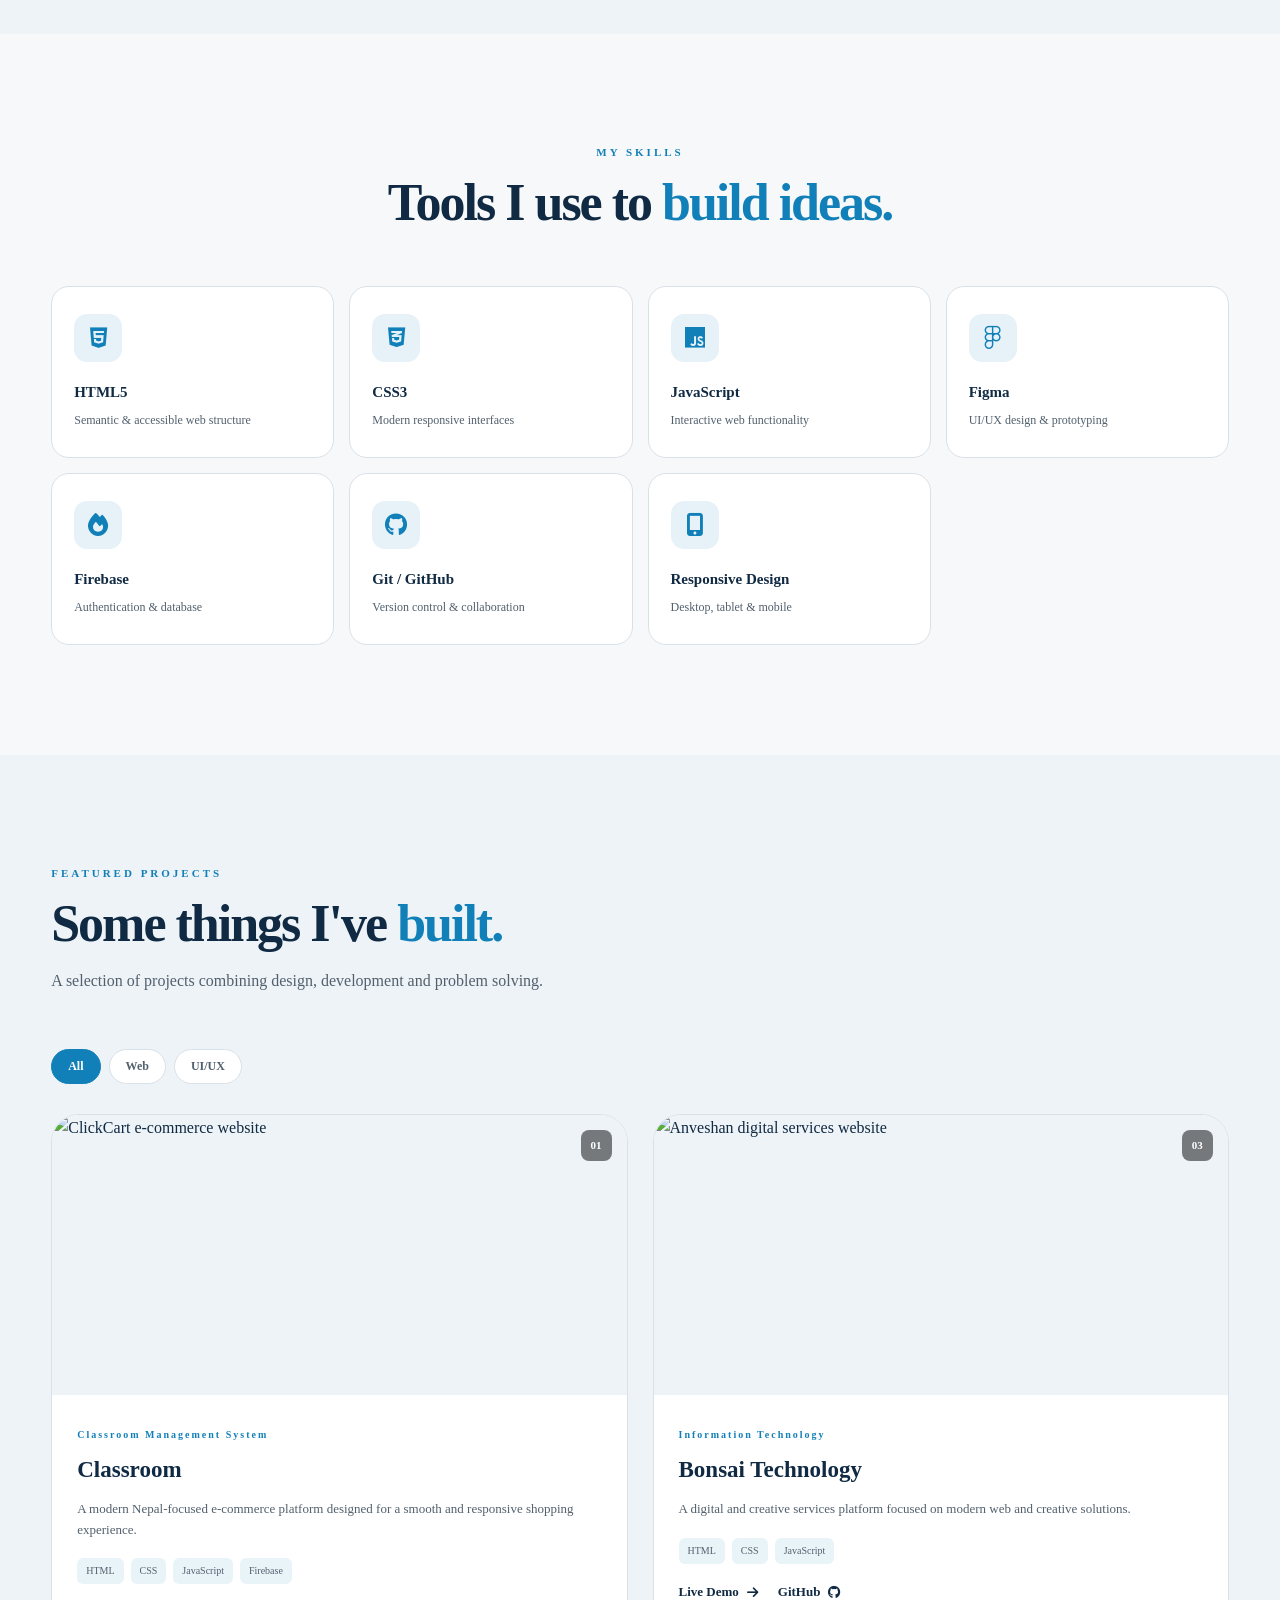
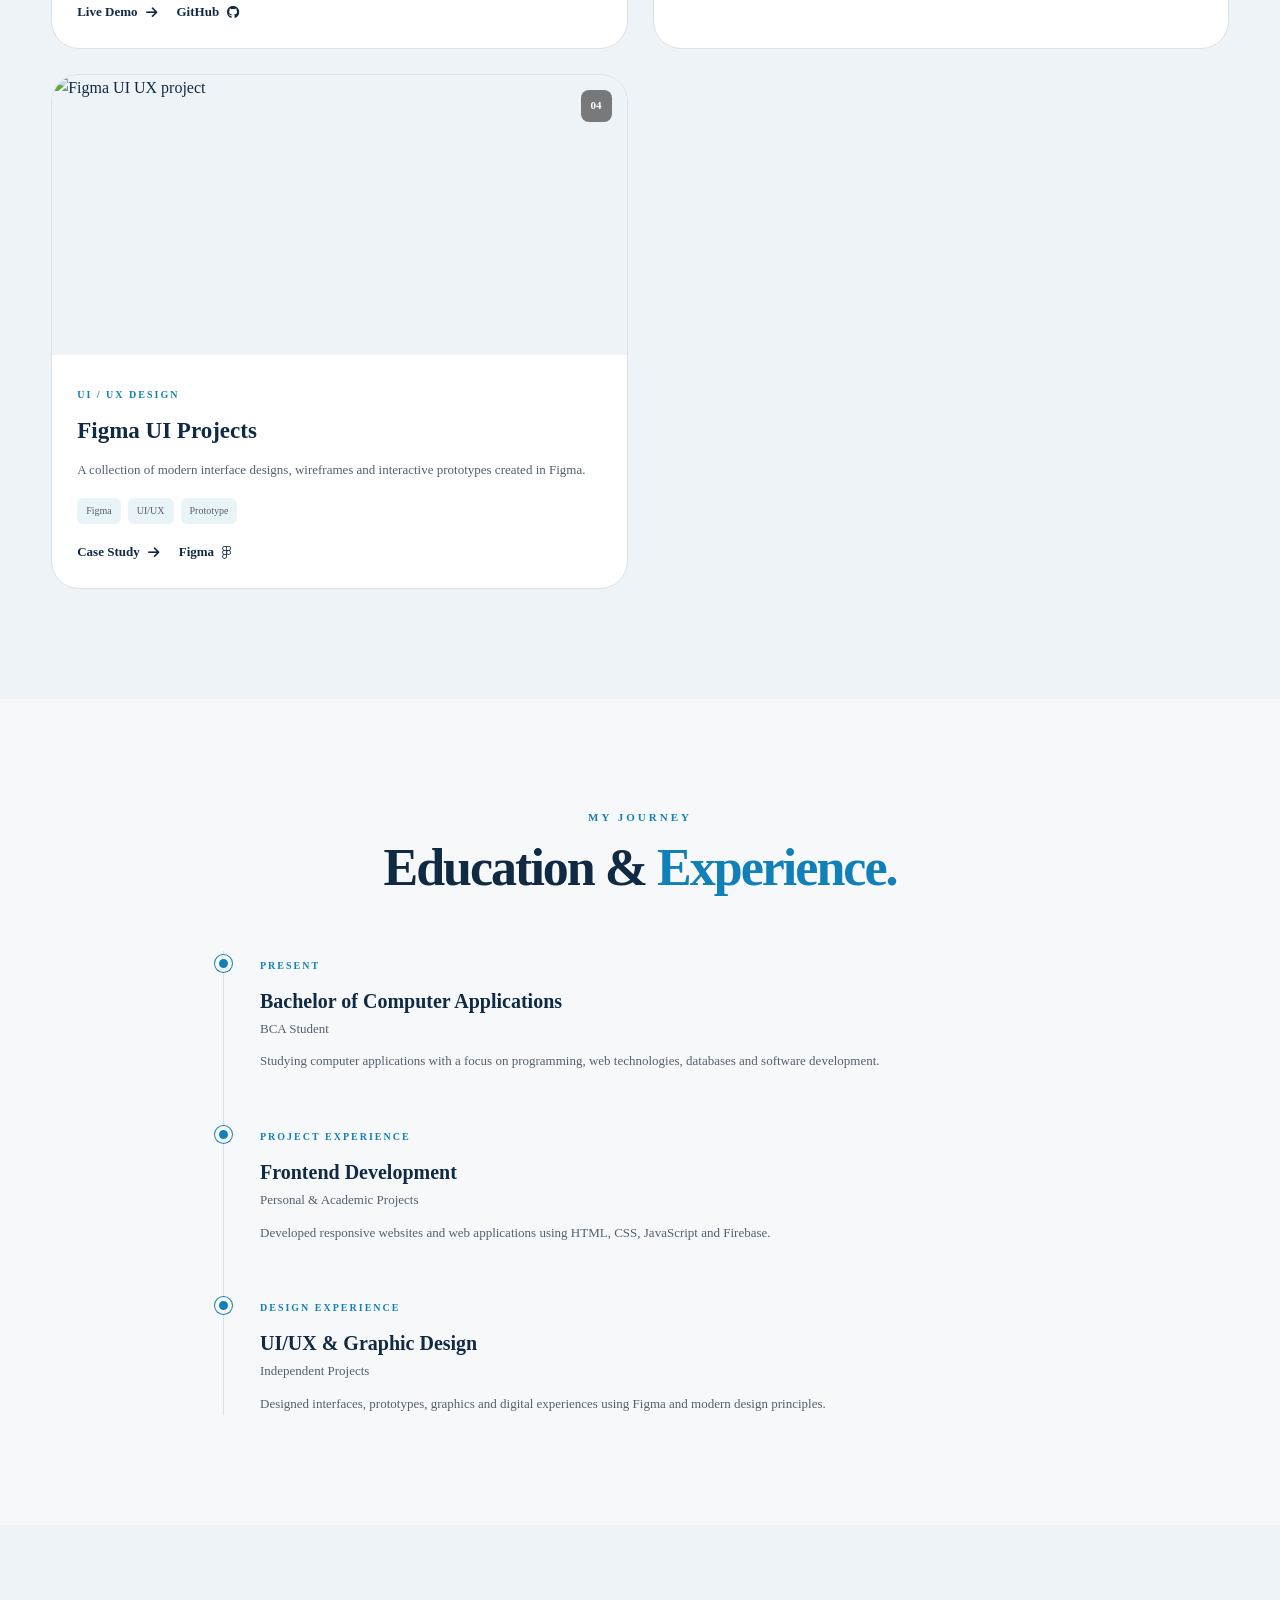
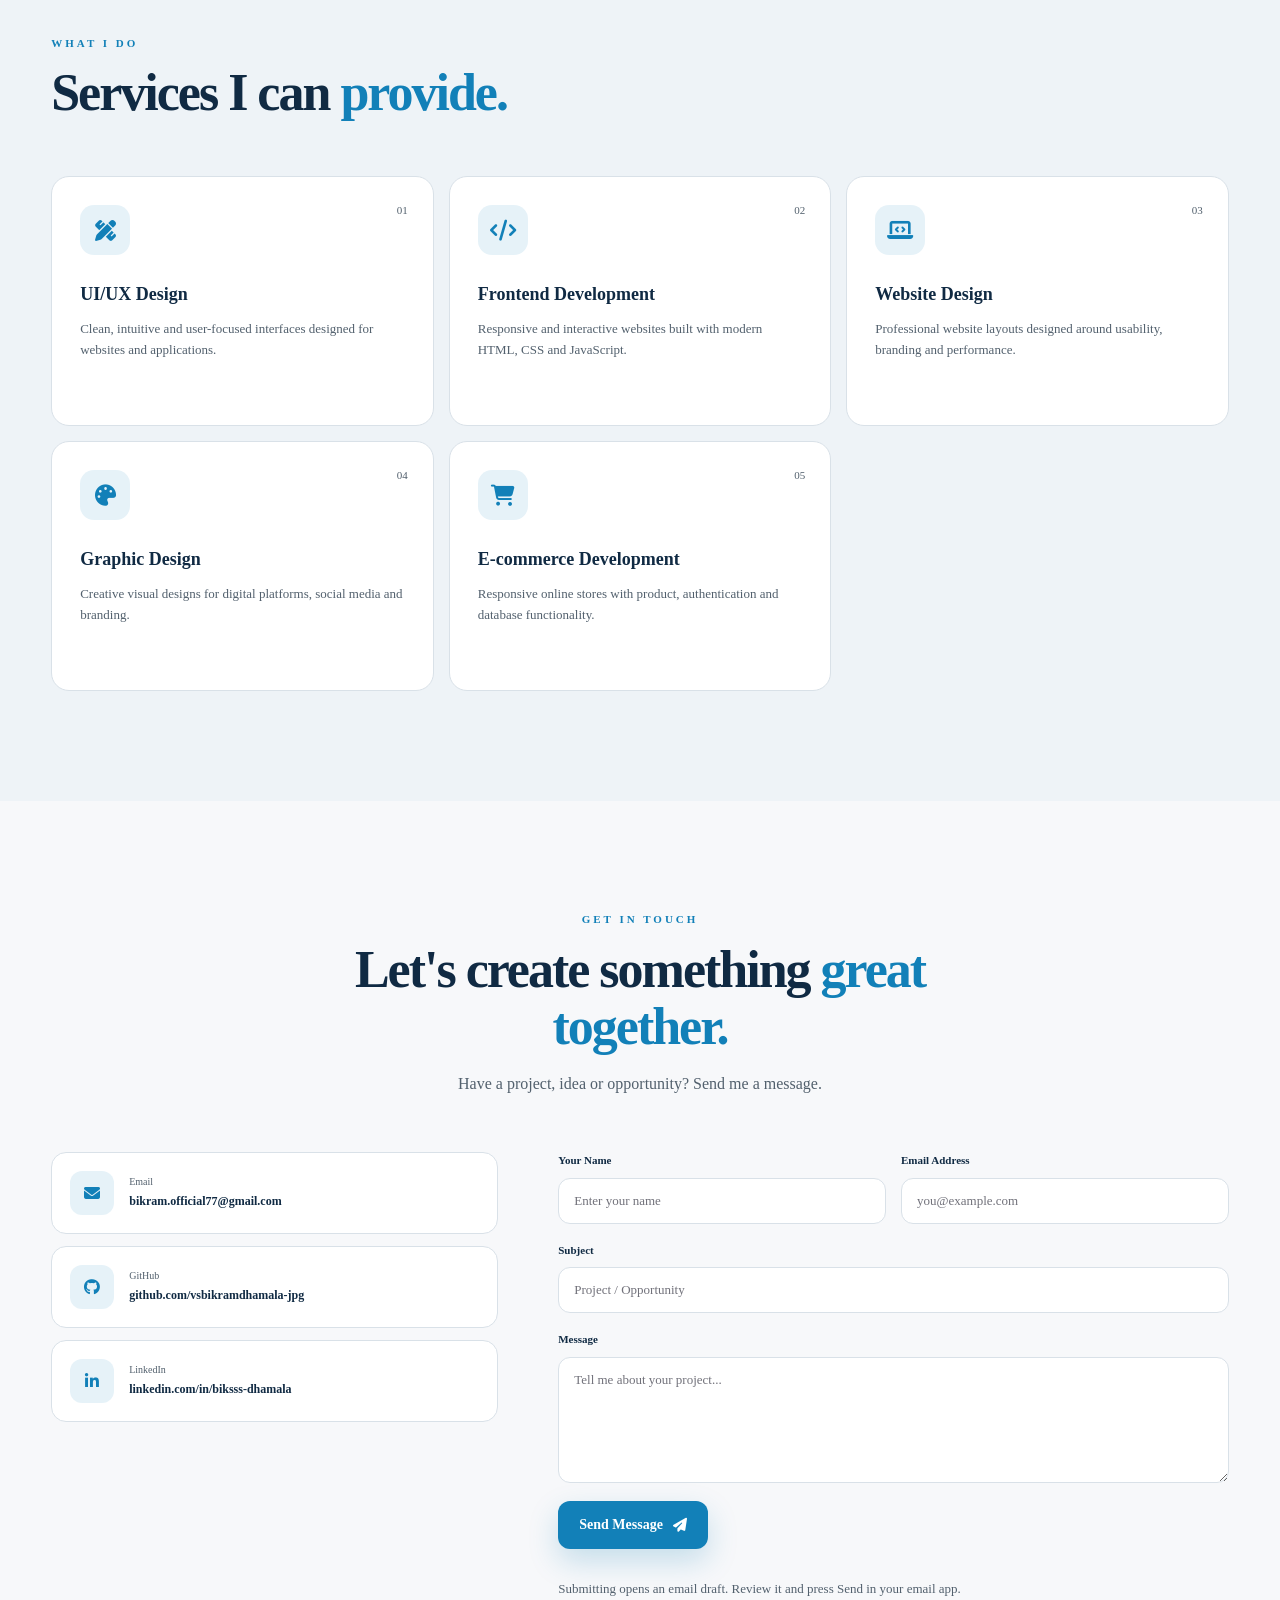
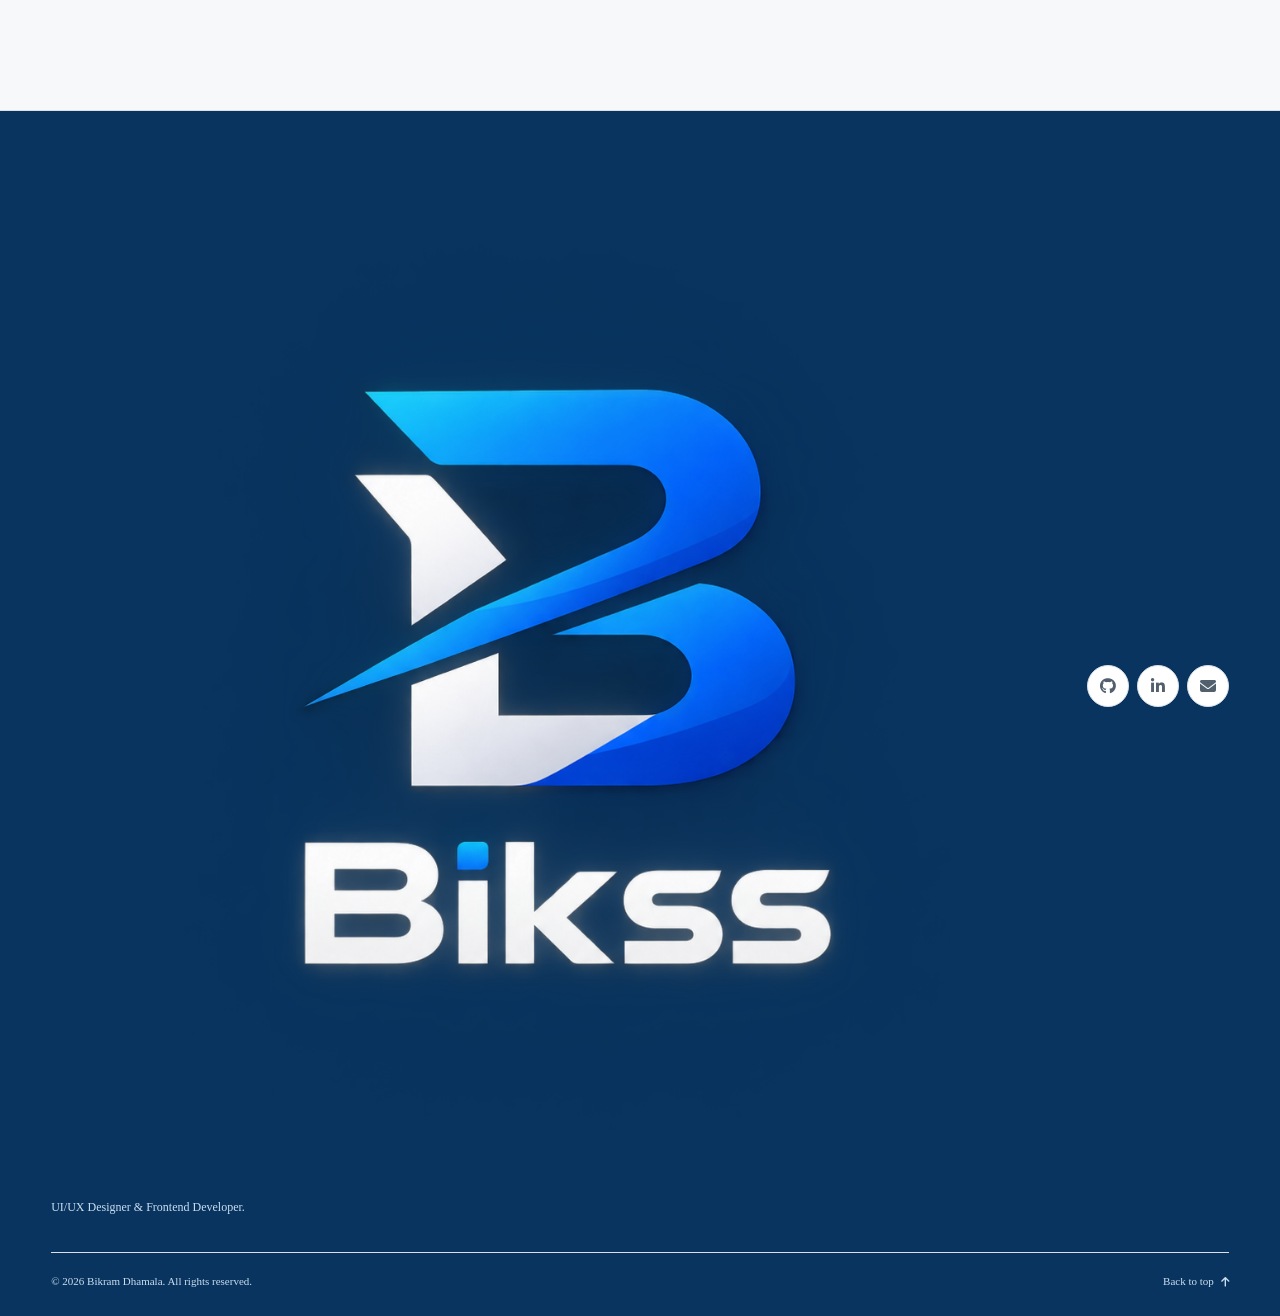
==== commit 10401c99: "Add files via upload" ====
--- a/BikramDhamala/index.html
+++ b/BikramDhamala/index.html
@@ -11,6 +11,8 @@
     >
 
     <meta name="author" content="Bikram Dhamala">
+
+    <link rel="icon" href="../favicon.jpg" type="image/jpeg">
 
     <title>Bikram Dhamala | UI/UX Designer & Frontend Developer</title>
 
@@ -32,7 +34,7 @@
     <link rel="stylesheet" href="style.css">
 </head>
 
-<body>
+<body class="light">
 
     <!-- ================= HEADER ================= -->
 
@@ -40,8 +42,8 @@
 
         <nav class="navbar container">
 
-            <a href="#home" class="logo">
-                <span>B</span>D.
+            <a href="#home" class="logo" aria-label="Bikram Dhamala home">
+                <img src="../logo.png" alt="Bikram Dhamala" width="130">
             </a>
 
             <div class="nav-menu" id="navMenu">
@@ -131,7 +133,7 @@
                     <div class="social-links">
 
                         <a
-                            href="https://github.com/"
+                            href="https://github.com/vsbikramdhamala-jpg"
                             target="_blank"
                             aria-label="GitHub"
                         >
@@ -139,7 +141,7 @@
                         </a>
 
                         <a
-                            href="https://www.linkedin.com/in/biksss-dhamala"
+                            href="https://www.linkedin.com/in/biksss-dhamala/"
                             target="_blank"
                             aria-label="LinkedIn"
                         >
@@ -147,7 +149,7 @@
                         </a>
 
                         <a
-                            href="mailto:your@email.com"
+                            href="mailto:bikram.official77@gmail.com"
                             aria-label="Email"
                         >
                             <i class="fa-solid fa-envelope"></i>
@@ -866,7 +868,7 @@
                     <div class="contact-info reveal">
 
                         <a
-                            href="mailto:your@email.com"
+                            href="mailto:bikram.official77@gmail.com"
                             class="contact-item"
                         >
 
@@ -883,7 +885,7 @@
 
 
                         <a
-                            href="https://github.com/"
+                            href="https://github.com/vsbikramdhamala-jpg"
                             target="_blank"
                             class="contact-item"
                         >
@@ -894,7 +896,7 @@
 
                             <div>
                                 <span>GitHub</span>
-                                <strong>github.com/yourusername</strong>
+                                <strong>github.com/vsbikramdhamala-jpg</strong>
                             </div>
 
                         </a>
@@ -912,7 +914,7 @@
 
                             <div>
                                 <span>LinkedIn</span>
-                                <strong>linkedin.com/in/yourprofile</strong>
+                                <strong>linkedin.com/in/biksss-dhamala</strong>
                             </div>
 
                         </a>
@@ -1002,6 +1004,8 @@
                             <i class="fa-solid fa-paper-plane"></i>
                         </button>
 
+                        <p class="form-status" id="form-result" role="status" aria-live="polite">Submitting opens an email draft. Review it and press Send in your email app.</p>
+
                     </form>
 
                 </div>
@@ -1021,8 +1025,8 @@
 
             <div>
 
-                <a href="#home" class="logo">
-                    <span>B</span>D.
+                <a href="#home" class="logo" aria-label="Bikram Dhamala home">
+                    <img src="../logo.png" alt="Bikram Dhamala" width="130">
                 </a>
 
                 <p>
@@ -1034,15 +1038,15 @@
 
             <div class="footer-social">
 
-                <a href="https://github.com/" target="_blank">
+                <a href="https://github.com/vsbikramdhamala-jpg" target="_blank" rel="noopener noreferrer">
                     <i class="fa-brands fa-github"></i>
                 </a>
 
-                <a href="https://www.linkedin.com/in/biksss-dhamala" target="_blank">
+                <a href="https://www.linkedin.com/in/biksss-dhamala/" target="_blank" rel="noopener noreferrer">
                     <i class="fa-brands fa-linkedin-in"></i>
                 </a>
 
-                <a href="mailto:your@email.com">
+                <a href="mailto:bikram.official77@gmail.com">
                     <i class="fa-solid fa-envelope"></i>
                 </a>
 
--- a/BikramDhamala/style.css
+++ b/BikramDhamala/style.css
@@ -4,18 +4,18 @@
 ========================================================= */
 
 :root {
-    --primary: #8b5cf6;
-    --primary-dark: #6d28d9;
-    --secondary: #22c55e;
-
-    --bg: #08080d;
-    --bg-soft: #101017;
-    --card: #111119;
-    --card-hover: #171720;
-
-    --text: #f5f5f5;
-    --text-soft: #a1a1aa;
-    --border: rgba(255, 255, 255, 0.09);
+    --primary: #1280b8;
+    --primary-dark: #0d477f;
+    --secondary: #12679f;
+
+    --bg: #0b1e30;
+    --bg-soft: #102a43;
+    --card: #102a43;
+    --card-hover: #173953;
+
+    --text: #f4f8fb;
+    --text-soft: #bfd0de;
+    --border: rgba(203, 223, 240, 0.18);
 
     --white: #ffffff;
 
@@ -35,15 +35,15 @@
 /* ================= LIGHT MODE ================= */
 
 body.light {
-    --bg: #f7f7fa;
-    --bg-soft: #ffffff;
+    --bg: #f7f8fa;
+    --bg-soft: #eef3f7;
     --card: #ffffff;
-    --card-hover: #f2f2f7;
-
-    --text: #18181b;
-    --text-soft: #60606a;
-
-    --border: rgba(0, 0, 0, 0.09);
+    --card-hover: #eef3f7;
+
+    --text: #102a43;
+    --text-soft: #52606d;
+
+    --border: #d9e1e8;
 
     --shadow:
         0 20px 50px rgba(0, 0, 0, 0.08);
@@ -347,7 +347,7 @@
     color: var(--white);
 
     box-shadow:
-        0 12px 30px rgba(139, 92, 246, 0.22);
+        0 12px 30px rgba(18, 128, 184, 0.22);
 }
 
 .btn-primary:hover {
@@ -425,7 +425,7 @@
     background:
         radial-gradient(
             circle at center,
-            rgba(139, 92, 246, 0.2),
+            rgba(18, 128, 184, 0.2),
             transparent 62%
         ),
         var(--card);
@@ -439,7 +439,7 @@
 
     border-radius: 50%;
 
-    border: 1px dashed rgba(139, 92, 246, 0.35);
+    border: 1px dashed rgba(18, 128, 184, 0.35);
 
     animation: rotate 18s linear infinite;
 }
@@ -461,7 +461,7 @@
         );
 
     box-shadow:
-        0 0 70px rgba(139, 92, 246, 0.3);
+        0 0 70px rgba(18, 128, 184, 0.3);
 
     font-size: 75px;
     color: white;
@@ -574,7 +574,7 @@
     width: 300px;
     height: 300px;
 
-    background: #22c55e;
+    background: #1280b8;
 
     bottom: -150px;
     left: -100px;
@@ -694,7 +694,7 @@
 
 .stat-card:hover {
     transform: translateY(-5px);
-    border-color: rgba(139, 92, 246, 0.4);
+    border-color: rgba(18, 128, 184, 0.4);
 }
 
 .stat-card strong {
@@ -733,7 +733,7 @@
 .skill-card:hover {
     transform: translateY(-7px);
     background: var(--card-hover);
-    border-color: rgba(139, 92, 246, 0.4);
+    border-color: rgba(18, 128, 184, 0.4);
 }
 
 .skill-icon {
@@ -747,7 +747,7 @@
 
     border-radius: 13px;
 
-    background: rgba(139, 92, 246, 0.1);
+    background: rgba(18, 128, 184, 0.1);
 
     color: var(--primary);
 
@@ -821,7 +821,7 @@
 
 .project-card:hover {
     transform: translateY(-7px);
-    border-color: rgba(139, 92, 246, 0.35);
+    border-color: rgba(18, 128, 184, 0.35);
     box-shadow: var(--shadow);
 }
 
@@ -834,7 +834,7 @@
     position: relative;
     overflow: hidden;
 
-    background: #18181f;
+    background: var(--bg-soft);
 }
 
 .project-image img {
@@ -943,7 +943,7 @@
 
     border-radius: 6px;
 
-    background: rgba(139, 92, 246, 0.09);
+    background: rgba(18, 128, 184, 0.09);
 
     color: var(--text-soft);
 
@@ -1070,7 +1070,7 @@
 
 .service-card:hover {
     transform: translateY(-7px);
-    border-color: rgba(139, 92, 246, 0.4);
+    border-color: rgba(18, 128, 184, 0.4);
 }
 
 .service-card > span {
@@ -1095,7 +1095,7 @@
 
     border-radius: 14px;
 
-    background: rgba(139, 92, 246, 0.1);
+    background: rgba(18, 128, 184, 0.1);
 
     color: var(--primary);
 
@@ -1123,13 +1123,13 @@
 
     padding: 45px;
 
-    border: 1px solid rgba(139, 92, 246, 0.25);
+    border: 1px solid rgba(18, 128, 184, 0.25);
     border-radius: var(--radius-lg);
 
     background:
         radial-gradient(
             circle at 80% 20%,
-            rgba(139, 92, 246, 0.14),
+            rgba(18, 128, 184, 0.14),
             transparent 35%
         ),
         var(--card);
@@ -1181,7 +1181,7 @@
 }
 
 .contact-item:hover {
-    border-color: rgba(139, 92, 246, 0.4);
+    border-color: rgba(18, 128, 184, 0.4);
     transform: translateX(5px);
 }
 
@@ -1196,7 +1196,7 @@
 
     border-radius: 12px;
 
-    background: rgba(139, 92, 246, 0.1);
+    background: rgba(18, 128, 184, 0.1);
     color: var(--primary);
 }
 
@@ -1268,7 +1268,7 @@
     border-color: var(--primary);
 
     box-shadow:
-        0 0 0 3px rgba(139, 92, 246, 0.1);
+        0 0 0 3px rgba(18, 128, 184, 0.14);
 }
 
 .submit-btn {
@@ -1282,7 +1282,8 @@
     border-top: 1px solid var(--border);
     padding: 45px 0 25px;
 
-    background: var(--bg-soft);
+    background: #08345f;
+    color: #ffffff;
 }
 
 .footer-content {
@@ -1292,7 +1293,7 @@
 }
 
 .footer-content p {
-    color: var(--text-soft);
+    color: #cbdff0;
     font-size: 12px;
     margin-top: 7px;
 }
@@ -1312,7 +1313,7 @@
     align-items: center;
     justify-content: space-between;
 
-    color: var(--text-soft);
+    color: #cbdff0;
 
     font-size: 11px;
 }
@@ -1326,7 +1327,7 @@
 }
 
 .footer-bottom a:hover {
-    color: var(--primary);
+    color: #8dcaf0;
 }
 
 
@@ -1620,4 +1621,10 @@
         right: -5px;
     }
 
+}
+
+.form-status {
+    margin-top: 12px;
+    color: var(--text-soft);
+    font-size: 13px;
 }
